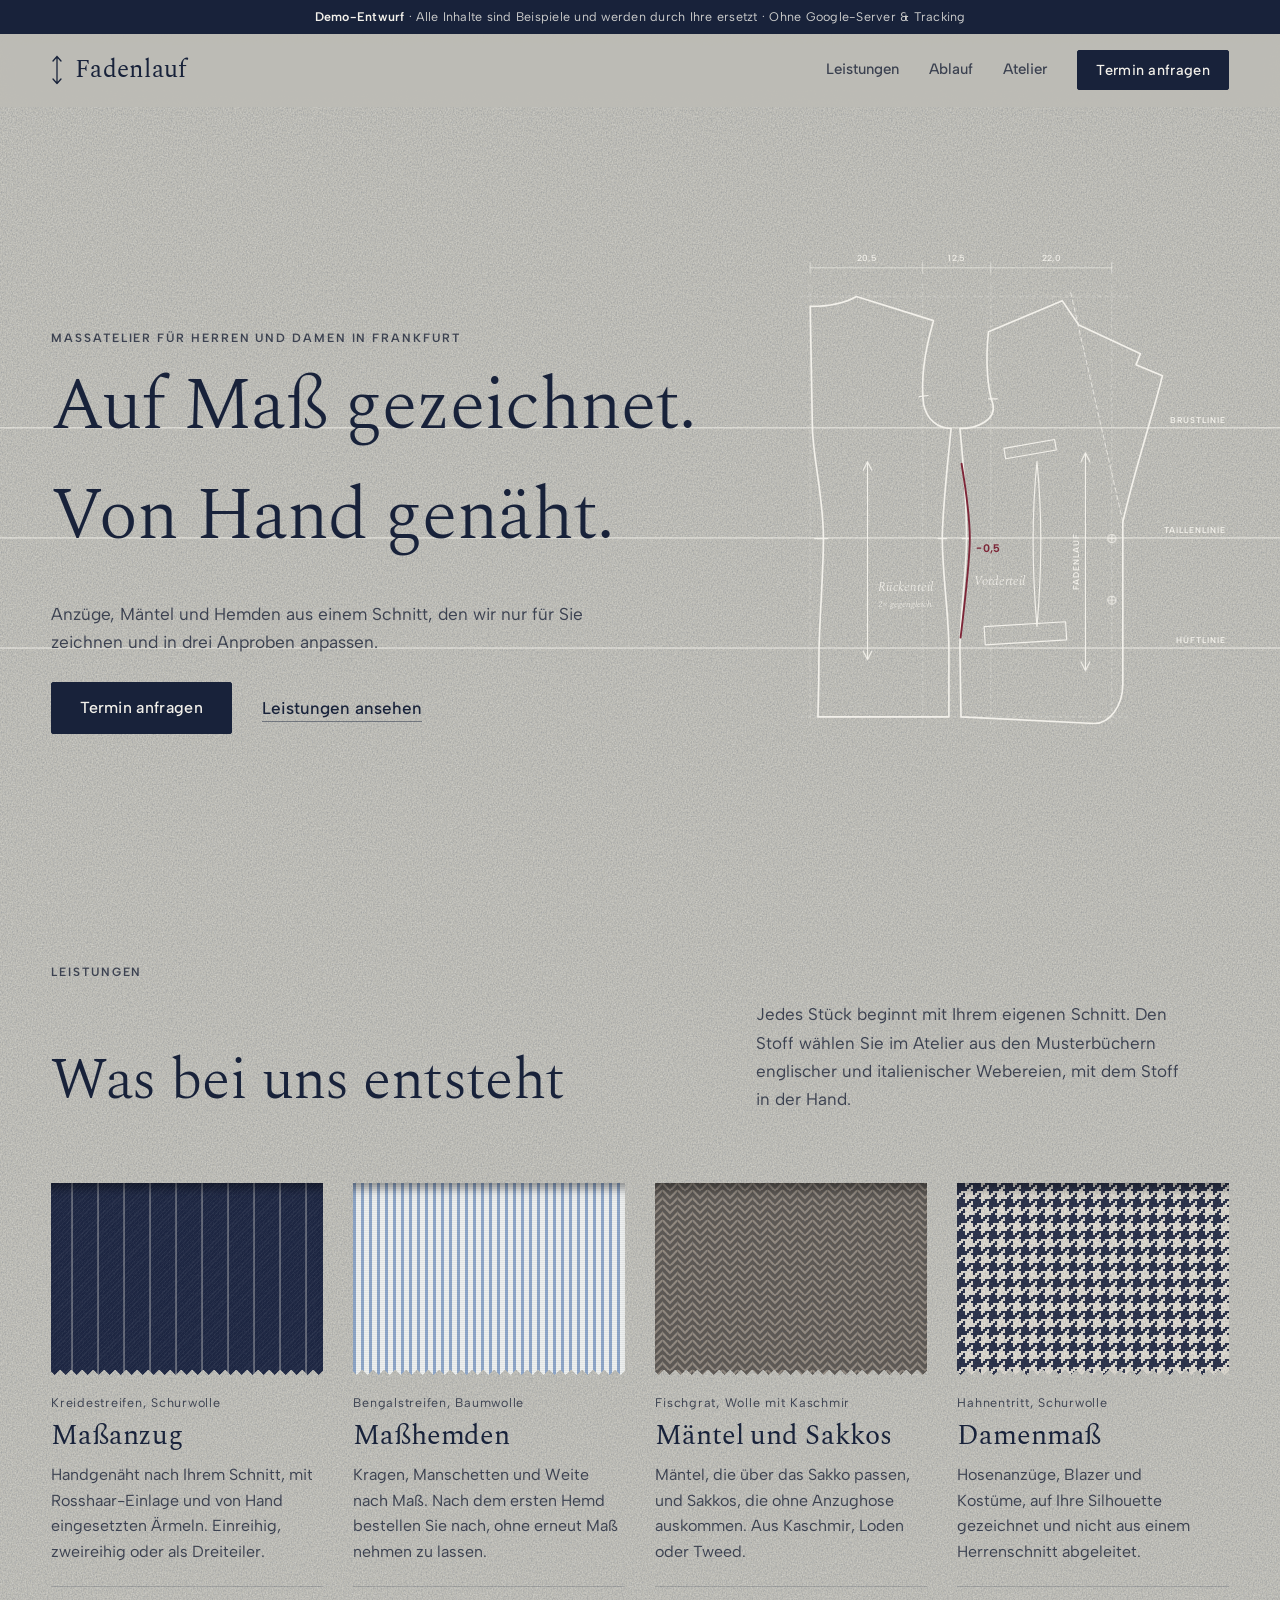
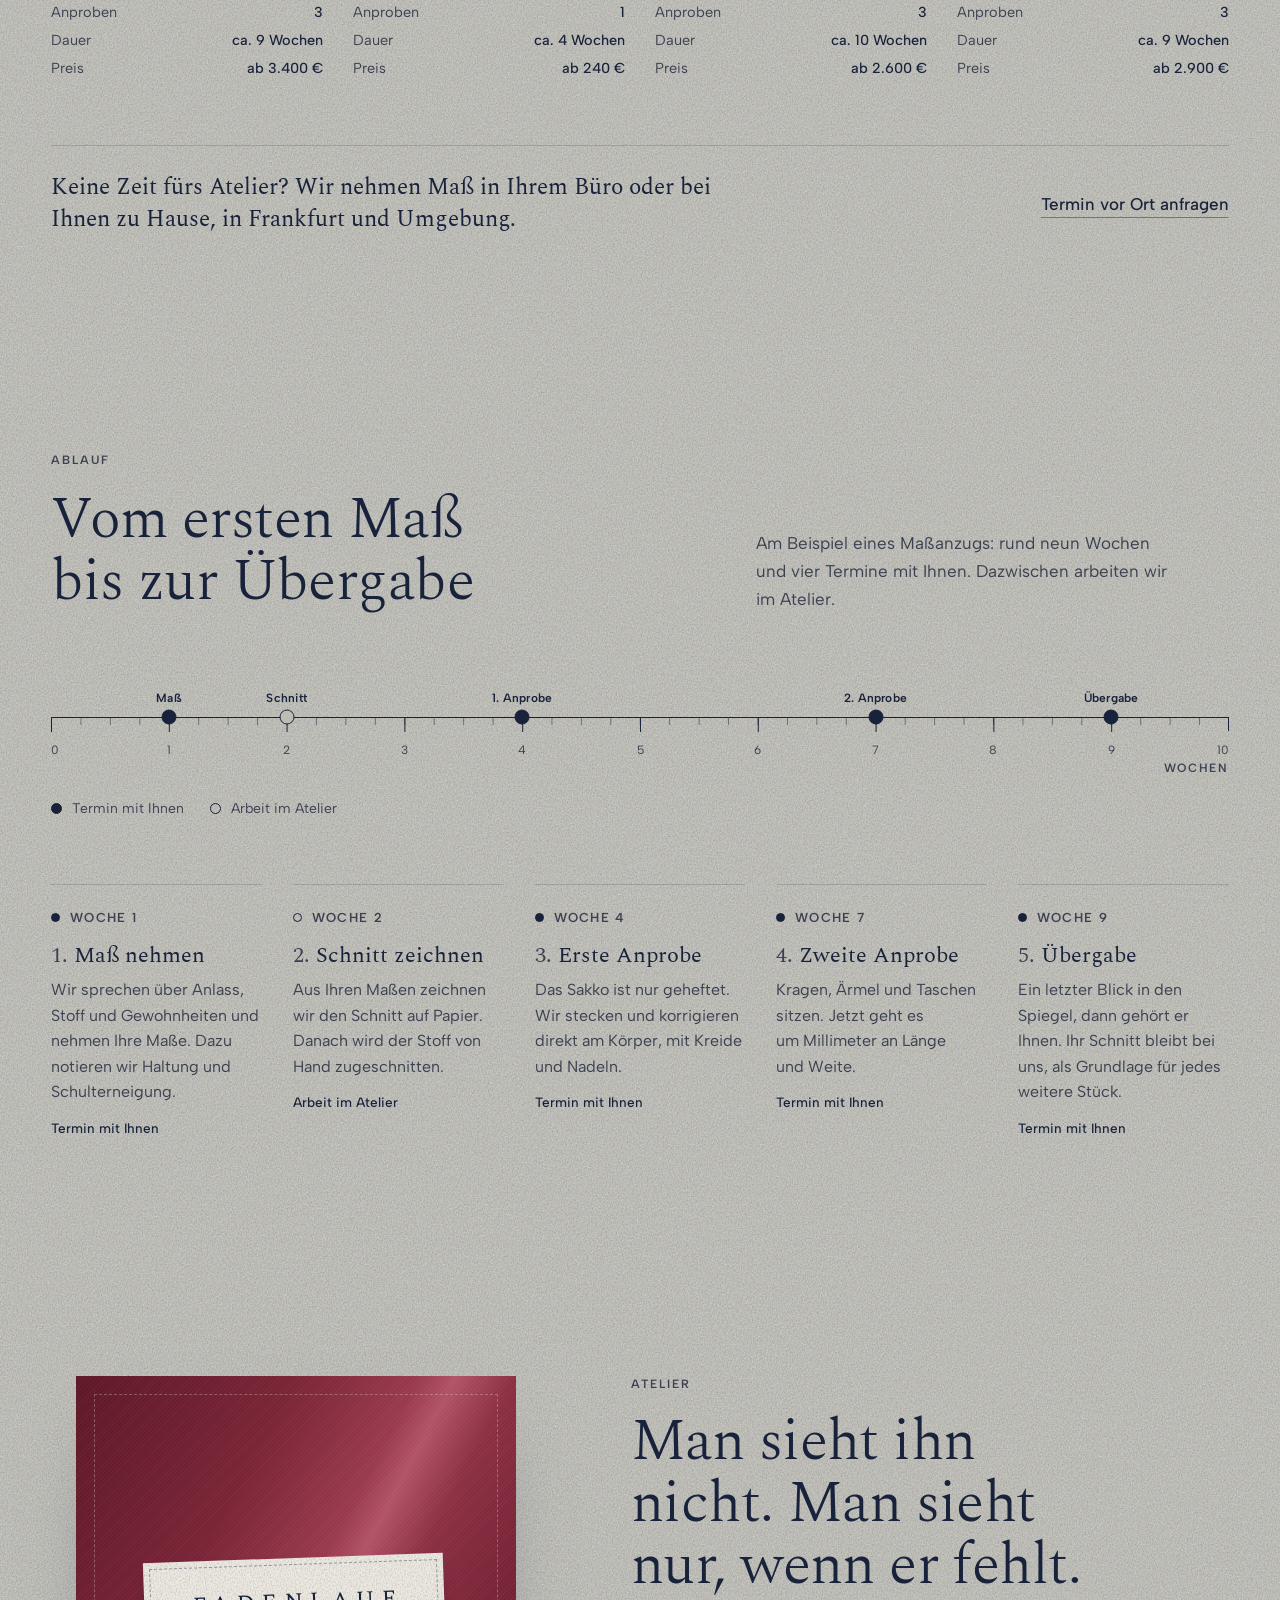
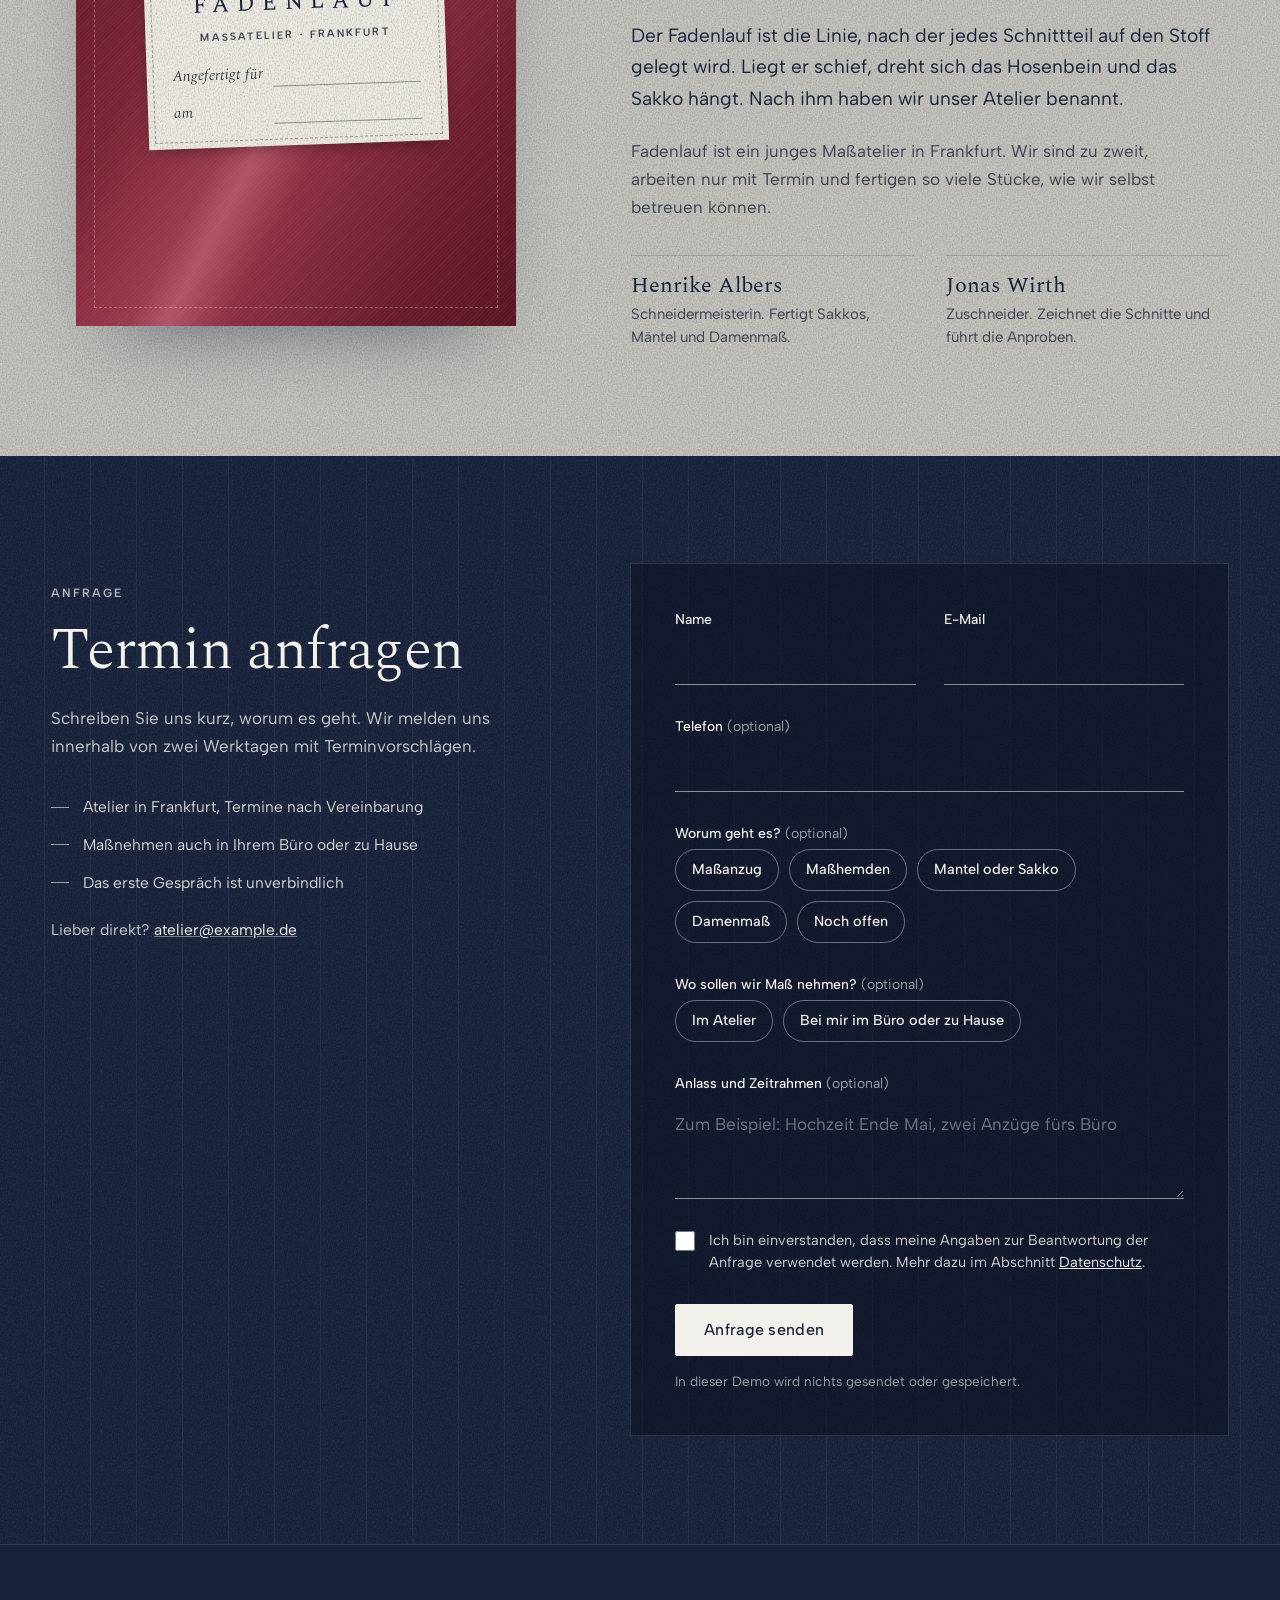
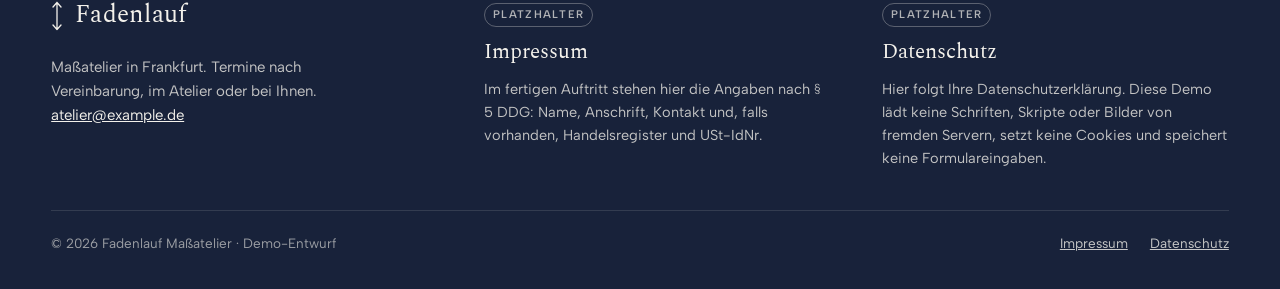
==== luxus/index.html @ 5dd58b39 "Zweite Demo unter /luxus: Maßatelier-Onepager (Schnittzeichnung, Stoffmuster, Anfrageformular ohne V" ====
<!doctype html>
<html lang="de">
<head>
<meta charset="utf-8">
<meta name="viewport" content="width=device-width, initial-scale=1">
<meta name="robots" content="noindex, nofollow">
<title>Fadenlauf – Maßatelier (Demo-Entwurf)</title>
<meta name="description" content="Demo-Entwurf einer Website für ein Maßatelier: Leistungen, Ablauf, Atelier und Anfrageformular.">
<meta name="theme-color" content="#18223A">
<link rel="icon" href="data:image/svg+xml,%3Csvg xmlns='http://www.w3.org/2000/svg' viewBox='0 0 32 32'%3E%3Crect width='32' height='32' rx='6' fill='%2318223A'/%3E%3Cpath d='M16 5v22M11 10l5-5 5 5M11 22l5 5 5-5' fill='none' stroke='%23F3F1EB' stroke-width='2' stroke-linecap='round' stroke-linejoin='round'/%3E%3C/svg%3E">
<link rel="preload" href="fonts/Spectral-300-latin.woff2" as="font" type="font/woff2" crossorigin>
<script>document.documentElement.classList.add('js');</script>
<style>
  /* latin-ext */
  @font-face {
    font-family: 'Spectral';
    font-style: italic;
    font-weight: 300;
    font-display: swap;
    src: url(fonts/Spectral-300-italic-latin-ext.woff2) format('woff2');
    unicode-range: U+0100-02BA, U+02BD-02C5, U+02C7-02CC, U+02CE-02D7, U+02DD-02FF, U+0304, U+0308, U+0329, U+1D00-1DBF, U+1E00-1E9F, U+1EF2-1EFF, U+2020, U+20A0-20AB, U+20AD-20C0, U+2113, U+2C60-2C7F, U+A720-A7FF;
  }
  /* latin */
  @font-face {
    font-family: 'Spectral';
    font-style: italic;
    font-weight: 300;
    font-display: swap;
    src: url(fonts/Spectral-300-italic-latin.woff2) format('woff2');
    unicode-range: U+0000-00FF, U+0131, U+0152-0153, U+02BB-02BC, U+02C6, U+02DA, U+02DC, U+0304, U+0308, U+0329, U+2000-206F, U+20AC, U+2122, U+2191, U+2193, U+2212, U+2215, U+FEFF, U+FFFD;
  }
  /* latin-ext */
  @font-face {
    font-family: 'Spectral';
    font-style: normal;
    font-weight: 300;
    font-display: swap;
    src: url(fonts/Spectral-300-latin-ext.woff2) format('woff2');
    unicode-range: U+0100-02BA, U+02BD-02C5, U+02C7-02CC, U+02CE-02D7, U+02DD-02FF, U+0304, U+0308, U+0329, U+1D00-1DBF, U+1E00-1E9F, U+1EF2-1EFF, U+2020, U+20A0-20AB, U+20AD-20C0, U+2113, U+2C60-2C7F, U+A720-A7FF;
  }
  /* latin */
  @font-face {
    font-family: 'Spectral';
    font-style: normal;
    font-weight: 300;
    font-display: swap;
    src: url(fonts/Spectral-300-latin.woff2) format('woff2');
    unicode-range: U+0000-00FF, U+0131, U+0152-0153, U+02BB-02BC, U+02C6, U+02DA, U+02DC, U+0304, U+0308, U+0329, U+2000-206F, U+20AC, U+2122, U+2191, U+2193, U+2212, U+2215, U+FEFF, U+FFFD;
  }
  /* latin-ext */
  @font-face {
    font-family: 'Spectral';
    font-style: normal;
    font-weight: 400;
    font-display: swap;
    src: url(fonts/Spectral-400-latin-ext.woff2) format('woff2');
    unicode-range: U+0100-02BA, U+02BD-02C5, U+02C7-02CC, U+02CE-02D7, U+02DD-02FF, U+0304, U+0308, U+0329, U+1D00-1DBF, U+1E00-1E9F, U+1EF2-1EFF, U+2020, U+20A0-20AB, U+20AD-20C0, U+2113, U+2C60-2C7F, U+A720-A7FF;
  }
  /* latin */
  @font-face {
    font-family: 'Spectral';
    font-style: normal;
    font-weight: 400;
    font-display: swap;
    src: url(fonts/Spectral-400-latin.woff2) format('woff2');
    unicode-range: U+0000-00FF, U+0131, U+0152-0153, U+02BB-02BC, U+02C6, U+02DA, U+02DC, U+0304, U+0308, U+0329, U+2000-206F, U+20AC, U+2122, U+2191, U+2193, U+2212, U+2215, U+FEFF, U+FFFD;
  }
  /* latin-ext */
  @font-face {
    font-family: 'Albert Sans';
    font-style: normal;
    font-weight: 300 700;
    font-display: swap;
    src: url(fonts/AlbertSans-300-700-latin-ext.woff2) format('woff2');
    unicode-range: U+0100-02BA, U+02BD-02C5, U+02C7-02CC, U+02CE-02D7, U+02DD-02FF, U+0304, U+0308, U+0329, U+1D00-1DBF, U+1E00-1E9F, U+1EF2-1EFF, U+2020, U+20A0-20AB, U+20AD-20C0, U+2113, U+2C60-2C7F, U+A720-A7FF;
  }
  /* latin */
  @font-face {
    font-family: 'Albert Sans';
    font-style: normal;
    font-weight: 300 700;
    font-display: swap;
    src: url(fonts/AlbertSans-300-700-latin.woff2) format('woff2');
    unicode-range: U+0000-00FF, U+0131, U+0152-0153, U+02BB-02BC, U+02C6, U+02DA, U+02DC, U+0304, U+0308, U+0329, U+2000-206F, U+20AC, U+2122, U+2191, U+2193, U+2212, U+2215, U+FEFF, U+FFFD;
  }

  /* ---------- Tokens ---------- */
  :root {
    --flannel: #BDBCB5;      /* Flanell: der Grund */
        --marine: #18223A;       /* Marine: Schrift und dunkles Tuch */
    --graphite: #3B4150;     /* Graphit: Nebentext */
    --chalk: #F3F1EB;        /* Kreide: Linien, Schrift auf Marine */
    --lining: #7D2638;       /* Futterseide: der einzige Akzent */
    --lining-hi: #F0B9C3;    /* Futter, aufgehellt: Fehlertext auf Marine */
    --rule: rgba(243, 241, 235, .9);
    --hair: rgba(24, 34, 58, .18);

    --display: "Spectral", Georgia, "Times New Roman", serif;
    --text: "Albert Sans", system-ui, -apple-system, "Segoe UI", sans-serif;

    --gutter: clamp(16px, 4vw, 56px);
    --max: 1360px;
    --ease: cubic-bezier(.22, .7, .18, 1);
    --R: clamp(76px, 8.6vw, 128px);   /* Zeilenabstand der Konstruktionslinien = 20 cm im Schnitt */

    --tex-noise: url("data:image/svg+xml,%3Csvg xmlns='http://www.w3.org/2000/svg' width='180' height='180'%3E%3Cfilter id='n'%3E%3CfeTurbulence type='fractalNoise' baseFrequency='.8 .5' numOctaves='3' seed='1' stitchTiles='stitch'/%3E%3CfeColorMatrix values='0 0 0 0 0.09 0 0 0 0 0.11 0 0 0 0 0.16 0 0 0 -0.5 0.3'/%3E%3C/filter%3E%3Crect width='100%25' height='100%25' filter='url(%23n)'/%3E%3C/svg%3E");
    --tex-fleck: url("data:image/svg+xml,%3Csvg xmlns='http://www.w3.org/2000/svg' width='220' height='220'%3E%3Cfilter id='n'%3E%3CfeTurbulence type='fractalNoise' baseFrequency='.6 .9' numOctaves='2' seed='7' stitchTiles='stitch'/%3E%3CfeColorMatrix values='0 0 0 0 1 0 0 0 0 1 0 0 0 0 0.98 0 0 0 -0.55 0.32'/%3E%3C/filter%3E%3Crect width='100%25' height='100%25' filter='url(%23n)'/%3E%3C/svg%3E");
    --tex-herring: url("data:image/svg+xml,%3Csvg xmlns='http://www.w3.org/2000/svg' width='12' height='6'%3E%3Crect width='12' height='6' fill='%235d5853'/%3E%3Csvg width='6' height='6'%3E%3Cpath d='M-3 3L3-3M0 6L6 0M3 9L9 3' stroke='%23948b81' stroke-width='1.6'/%3E%3C/svg%3E%3Csvg x='6' width='6' height='6'%3E%3Cpath d='M-3 3L3 9M0 0L6 6M3-3L9 3' stroke='%23948b81' stroke-width='1.6'/%3E%3C/svg%3E%3C/svg%3E");
    --tex-hound: url("data:image/svg+xml,%3Csvg xmlns='http://www.w3.org/2000/svg' width='8' height='8'%3E%3Crect width='8' height='8' fill='%23dcd8cf'/%3E%3Cpath fill='%232a3149' d='M0 0h4v1H0zM6 0h2v1H6zM0 1h4v1H0zM5 1h2v1H5zM0 2h6v1H0zM0 3h5v1H0zM7 3h1v1H7zM0 4h2v1H0zM0 5h1v1H0zM3 5h1v1H3zM2 6h2v1H2zM1 7h2v1H1z'/%3E%3C/svg%3E");
  }

  *, *::before, *::after { box-sizing: border-box; }
  html { -webkit-text-size-adjust: 100%; scroll-behavior: smooth; }
  body {
    margin: 0;
    background-color: var(--flannel);
    background-image: var(--tex-noise), var(--tex-fleck);
    color: var(--marine);
    font-family: var(--text);
    font-size: 17px;
    line-height: 1.65;
    font-feature-settings: "kern", "liga";
    text-rendering: optimizeLegibility;
  }
  img, svg { display: block; max-width: 100%; }
  a { color: inherit; }
  :focus-visible { outline: 2px solid var(--marine); outline-offset: 4px; }
  ::selection { background: var(--marine); color: var(--chalk); }

  .wrap { width: 100%; max-width: var(--max); margin-inline: auto; padding-inline: var(--gutter); }
  .eyebrow {
    margin: 0;
    font-family: var(--text);
    font-size: 12px; font-weight: 600; line-height: 1.4;
    letter-spacing: .16em; text-transform: uppercase;
    color: var(--graphite); text-wrap: balance;
  }
  .skip { position: absolute; left: 12px; top: -60px; z-index: 50; padding: 10px 14px; background: var(--marine); color: var(--chalk); text-decoration: none; }
  .skip:focus { top: 12px; }

  /* ---------- Demo-Hinweis ---------- */
  .demo-strip {
    background: var(--marine); color: rgba(243, 241, 235, .82);
    text-align: center; padding: 8px 16px;
    font-size: 12.5px; line-height: 1.45; letter-spacing: .02em;
  }
  .demo-strip b { color: var(--chalk); font-weight: 600; }

  /* ---------- Kopfzeile ---------- */
  .site-header {
    position: sticky; top: 0; z-index: 30;
    background: rgba(189, 188, 181, .9);
    -webkit-backdrop-filter: blur(10px) saturate(1.1);
    backdrop-filter: blur(10px) saturate(1.1);
    border-bottom: 1px solid transparent;
    transition: border-color .4s ease;
  }
  .site-header.is-scrolled { border-bottom-color: var(--hair); }
  .bar { display: flex; align-items: center; justify-content: space-between; gap: 16px; height: 72px; }
  .brand { display: inline-flex; align-items: center; gap: 12px; text-decoration: none; }
  .brand svg { width: 12px; height: 30px; flex: none; }
  .brand span { font-family: var(--display); font-weight: 400; font-size: 25px; line-height: 1; letter-spacing: .01em; }
  .nav { display: flex; align-items: center; gap: 30px; }
  .nav a:not(.btn) { font-size: 15px; font-weight: 500; text-decoration: none; color: var(--graphite); background: linear-gradient(currentColor, currentColor) 0 100% / 0 1px no-repeat; transition: background-size .35s var(--ease), color .2s; padding-bottom: 2px; }
  .nav a:not(.btn):hover { color: var(--marine); background-size: 100% 1px; }

  /* ---------- Knöpfe ---------- */
  .btn {
    display: inline-flex; align-items: center; justify-content: center; gap: 10px;
    padding: 17px 28px; border: 1px solid var(--marine); border-radius: 2px;
    background: var(--marine); color: var(--chalk);
    font: 500 16px/1 var(--text); letter-spacing: .02em; text-decoration: none; cursor: pointer;
    transition: background-color .25s ease, color .25s ease, border-color .25s ease;
  }
  .btn:hover { background: #0E1528; border-color: #0E1528; }
  .btn-sm { padding: 12px 18px; font-size: 14.5px; }
  .btn-chalk { background: var(--chalk); color: var(--marine); border-color: var(--chalk); }
  .btn-chalk:hover { background: #FFFFFF; border-color: #FFFFFF; }
  .link {
    font-weight: 500; text-decoration: underline; text-decoration-thickness: 1px; text-underline-offset: 7px;
    text-decoration-color: rgba(24, 34, 58, .45); transition: text-decoration-color .2s;
  }
  .link:hover { text-decoration-color: currentColor; }

  /* ---------- Hero: der Grundschnitt ---------- */
  .hero { position: relative; overflow: hidden; overflow: clip; padding: calc(var(--R) * .3) 0 calc(var(--R) * .5); }
  @media (min-width: 1024px) { .hero { display: flex; align-items: center; min-height: min(calc(100svh - 106px), calc(var(--R) * 7.2)); } }
  .hero-grid {
    display: grid;
    grid-template-columns: minmax(0, 1fr) auto;
    /* Reihen = Konstruktion: Maßband oben | Hals bis Brustlinie | bis Taillenlinie | bis Hüftlinie | Saum */
    grid-template-rows: calc(var(--R) * .44) calc(var(--R) * 1.2) var(--R) var(--R) calc(var(--R) * .8);
    column-gap: calc(var(--R) * .3);
  }
  .hero-eyebrow { grid-column: 1; grid-row: 2; align-self: end; margin-bottom: calc(var(--R) * .74); }
  .hero-title {
    grid-column: 1; grid-row: 2 / 4; align-self: end;
    position: relative; z-index: 0;
    /* Grundlinie der letzten Zeile genau auf die Taillenlinie setzen (Spectral: Ascent 1.06, Descent .46) */
    top: calc(var(--R) / 2 - .3em);
    margin: 0;
    font-family: var(--display); font-weight: 300;
    font-size: calc(var(--R) * .66);
    line-height: var(--R);
    letter-spacing: -.012em;
    white-space: nowrap;
    --lh: var(--R);
    --base: calc(var(--lh) / 2 + .3em);
  }
  .hero-title span { display: block; }
  .hero-title::before {
    content: ""; position: absolute; z-index: -1;
    left: -100vw; right: -100vw; top: 0; bottom: calc(var(--lh) * -1);
    background: linear-gradient(to bottom, transparent calc(var(--base) - 1px), var(--rule) calc(var(--base) - 1px), var(--rule) var(--base), transparent var(--base)) 0 0 / 100% var(--lh) repeat-y;
  }
  /* Grundlinie der letzten Zeile auf der Hüftlinie (Albert Sans: Ascent .95, Descent .25) */
  .hero-lede { grid-column: 1; grid-row: 4; align-self: end; margin: 0 0 -.45em; max-width: 31em; font-size: clamp(17px, 1.35vw, 19.5px); line-height: 1.6; color: var(--graphite); text-wrap: pretty; }
  .hero-cta { grid-column: 1; grid-row: 5; align-self: start; padding-top: calc(var(--R) * .3); display: flex; flex-wrap: wrap; align-items: center; gap: 14px 30px; }
  .draft { grid-column: 2; grid-row: 1 / 6; width: calc(var(--R) * 3.92); height: calc(var(--R) * 4.44); position: relative; z-index: 1; overflow: visible; }

  /* Zeichnung */
  .draft { color: var(--chalk); fill: none; stroke: var(--chalk); stroke-linecap: round; stroke-linejoin: round; }
  .draft .d-con { stroke-width: .7; stroke-dasharray: 2.5 3.5; opacity: .55; }
  .draft .d-rules { display: none; stroke-width: .9; opacity: .9; }
  .draft .d-dim { stroke-width: .7; opacity: .8; }
  .draft .d-out { stroke-width: 1.5; }
  .draft .d-det { stroke-width: 1.05; }
  .draft .d-roll { stroke-width: .9; stroke-dasharray: 4 3; opacity: .85; }
  .draft .d-fix { stroke: var(--lining); stroke-width: 1.7; }
  .draft text { fill: var(--chalk); stroke: none; font-family: var(--text); font-size: 7.6px; font-weight: 600; letter-spacing: .9px; text-transform: uppercase; }
  .draft .d-name { font-family: var(--display); font-style: italic; font-weight: 300; font-size: 12px; letter-spacing: 0; text-transform: none; }
  .draft .d-small { font-family: var(--display); font-style: italic; font-weight: 300; font-size: 8.5px; letter-spacing: 0; text-transform: none; }
  .draft .d-num { font-size: 8px; letter-spacing: .3px; font-weight: 500; }
  .draft .d-fixlab { fill: var(--lining); font-size: 10px; letter-spacing: .2px; font-weight: 700; }
  .draft .d-dot { fill: var(--chalk); stroke: none; }

  /* Einstieg: Kreide zeichnet den Schnitt (≤ 2,2 s) */
  @keyframes draw { from { stroke-dashoffset: 1; } to { stroke-dashoffset: 0; } }
  @keyframes fade { from { opacity: 0; } }
  @keyframes ink { from { color: transparent; } }
  @keyframes rise { from { opacity: 0; translate: 0 10px; } }
  .draft .d-out, .draft .d-det, .draft .d-fix { stroke-dasharray: 1 1; stroke-dashoffset: 0; animation: draw 1s var(--ease) both; }
  .draft .d-out.back { animation-duration: 1.05s; animation-delay: .15s; }
  .draft .d-out.front { animation-duration: 1.1s; animation-delay: .4s; }
  .draft .d-det { animation-duration: .5s; animation-delay: 1.15s; }
  .draft .d-fix { animation-duration: .45s; animation-delay: 1.7s; }
  .draft .d-con, .draft .d-dim { animation: fade .6s ease both; }
  .draft .d-roll, .draft .d-grain, .draft .d-lab, .draft .d-dot { animation: fade .5s ease both; animation-delay: 1.3s; }
  .draft .d-fixlab { animation: fade .3s ease both; animation-delay: 1.95s; }
  .hero-title { animation: ink 1s ease both .1s; }
  .hero-title::before { animation: fade .8s ease both; }
  .hero-eyebrow, .hero-lede, .hero-cta { animation: rise .9s var(--ease) both; }
  .hero-eyebrow { animation-delay: .05s; }
  .hero-lede { animation-delay: .35s; }
  .hero-cta { animation-delay: .5s; }

  /* ---------- Abschnitte ---------- */
  section[id], [id="impressum"], [id="datenschutz"] { scroll-margin-top: 88px; }
  .sec { padding: clamp(72px, 8.4vw, 124px) 0; }
  .hero + .sec { padding-top: clamp(40px, 5vw, 76px); }
  .sec-head { display: grid; grid-template-columns: minmax(0, 1.15fr) minmax(0, .85fr); gap: 20px clamp(24px, 5vw, 80px); align-items: end; margin-bottom: clamp(44px, 5.5vw, 76px); }
  .sec-head .eyebrow { grid-column: 1 / -1; }
  .h2 {
    margin: 0; font-family: var(--display); font-weight: 300;
    font-size: clamp(36px, 4.5vw, 62px); line-height: 1.08; letter-spacing: -.01em;
    max-width: 20ch; text-wrap: balance;
  }
  .sec-head p { margin: 0; color: var(--graphite); max-width: 40ch; text-wrap: pretty; }

  /* Leistungen: Stoffmuster */
  .svc-grid { display: grid; grid-template-columns: repeat(4, minmax(0, 1fr)); gap: clamp(20px, 2.4vw, 36px); }
  .svc { display: flex; flex-direction: column; }
  .swatch {
    --z: 11px;
    position: relative; height: clamp(150px, 15vw, 220px);
    -webkit-mask: conic-gradient(from -45deg at bottom, #0000, #000 1deg 89deg, #0000 90deg) 50% / var(--z) 100%;
    mask: conic-gradient(from -45deg at bottom, #0000, #000 1deg 89deg, #0000 90deg) 50% / var(--z) 100%;
    transition: transform .6s var(--ease);
    box-shadow: inset 0 14px 18px -14px rgba(0, 0, 0, .35);
  }
  .swatch::after { /* Faltkante des Musterbuchs */
    content: ""; position: absolute; inset: 0 0 auto 0; height: 12px;
    background: linear-gradient(to bottom, rgba(0, 0, 0, .22), transparent);
  }
  .sw-chalk {
    background-color: #1C2541;
    background-image:
      repeating-linear-gradient(90deg, transparent 0 20px, rgba(236, 233, 224, .08) 20px, rgba(236, 233, 224, .5) 21px, rgba(236, 233, 224, .08) 22.2px, transparent 22.2px 26px),
      repeating-linear-gradient(-45deg, rgba(255, 255, 255, .045) 0 1px, transparent 1px 3px),
      var(--tex-noise);
  }
  .sw-bengal {
    background-color: #EEF0EF;
    background-image:
      repeating-linear-gradient(0deg, rgba(20, 30, 50, .05) 0 1px, transparent 1px 2px),
      repeating-linear-gradient(90deg, #8FA7C9 0 3.5px, #EEF0EF 3.5px 8px),
      var(--tex-noise);
  }
  .sw-herring { background-color: #5d5853; background-image: var(--tex-noise), var(--tex-herring); background-size: auto, 15px 7.5px; }
  .sw-hound { background-color: #dcd8cf; background-image: var(--tex-noise), var(--tex-hound); background-size: auto, 16px 16px; }
  .svc-cloth { margin: 18px 0 0; font-size: 12.5px; letter-spacing: .06em; color: var(--graphite); }
  .svc h3 { margin: 6px 0 10px; font-family: var(--display); font-weight: 400; font-size: clamp(26px, 2.2vw, 31px); line-height: 1.15; letter-spacing: -.005em; }
  .svc > p:not(.svc-cloth) { margin: 0 0 22px; color: var(--graphite); font-size: 16px; line-height: 1.6; text-wrap: pretty; }
  .svc-meta { margin: auto 0 0; padding-top: 14px; border-top: 1px solid var(--hair); display: grid; grid-template-columns: auto 1fr; gap: 4px 16px; font-size: 14.5px; font-variant-numeric: tabular-nums; }
  .svc-meta dt { color: var(--graphite); }
  .svc-meta dd { margin: 0; text-align: right; font-weight: 500; }
  @media (hover: hover) { .svc:hover .swatch { transform: translateY(-5px); } }

  .visit {
    margin-top: clamp(40px, 5vw, 64px);
    display: flex; flex-wrap: wrap; align-items: center; justify-content: space-between; gap: 16px 32px;
    padding: 26px 0 0; border-top: 1px solid var(--hair);
  }
  .visit p { margin: 0; max-width: 60ch; font-family: var(--display); font-size: clamp(20px, 1.8vw, 24px); line-height: 1.4; }

  /* Ablauf: Maßband in Wochen */
  .tape { position: relative; margin: 0 0 clamp(40px, 5vw, 64px); padding-top: 34px; }
  .tape-track {
    position: relative; height: 22px;
    border-top: 1px solid var(--marine);
    background:
      linear-gradient(90deg, var(--marine) 1px, transparent 1px) 0 0 / 10% 14px repeat-x,
      linear-gradient(90deg, rgba(24, 34, 58, .5) 1px, transparent 1px) 0 0 / 2.5% 7px repeat-x;
  }
  .tape-track::after { content: ""; position: absolute; right: 0; top: -1px; width: 1px; height: 14px; background: var(--marine); }
  .tape-nums { position: relative; height: 18px; margin-top: 2px; font-size: 12px; font-variant-numeric: tabular-nums; color: var(--graphite); }
  .tape-nums span { position: absolute; left: calc(var(--w) * 10%); transform: translateX(-50%); white-space: nowrap; }
  .tape-unit { text-align: right; font-size: 12px; letter-spacing: .14em; text-transform: uppercase; font-weight: 600; color: var(--graphite); }
  .tape-nums span:first-child { transform: none; }
  .tape-nums span:last-child { transform: translateX(-100%); }
  .tape-mark { position: absolute; top: 34px; left: calc(var(--w) * 10%); width: 15px; height: 15px; border-radius: 50%; transform: translate(-50%, -50%); border: 1.5px solid var(--marine); background: var(--flannel); }
  .tape-mark.is-meet { background: var(--marine); }
  .tape-mark span { position: absolute; bottom: 16px; left: 50%; transform: translateX(-50%); white-space: nowrap; font-size: 12px; font-weight: 600; letter-spacing: .02em; }
  .tape-legend { display: flex; flex-wrap: wrap; gap: 8px 26px; margin-top: 18px; font-size: 14px; color: var(--graphite); }
  .tape-legend span { display: inline-flex; align-items: center; gap: 10px; }
  .tape-legend i { width: 11px; height: 11px; border-radius: 50%; border: 1.5px solid var(--marine); }
  .tape-legend i.is-meet { background: var(--marine); }

  .steps { list-style: none; margin: 0; padding: 0; display: grid; grid-template-columns: repeat(5, minmax(0, 1fr)); gap: clamp(20px, 2.4vw, 36px); counter-reset: step; }
  .step { counter-increment: step; position: relative; padding-top: 22px; border-top: 1px solid var(--hair); }
  .step-week { display: flex; align-items: center; gap: 10px; font-size: 13px; font-weight: 600; letter-spacing: .1em; text-transform: uppercase; color: var(--graphite); }
  .step-week::before { content: ""; width: 9px; height: 9px; border-radius: 50%; border: 1.5px solid var(--marine); flex: none; }
  .step.is-meet .step-week::before { background: var(--marine); }
  .step h3 { margin: 14px 0 8px; font-family: var(--display); font-weight: 400; font-size: 22px; line-height: 1.2; }
  .step h3::before { content: counter(step) ". "; color: var(--graphite); }
  .step p { margin: 0; color: var(--graphite); font-size: 16px; line-height: 1.6; text-wrap: pretty; }
  .step .kind { display: block; margin-top: 12px; font-size: 13.5px; font-weight: 500; color: var(--marine); }

  /* Atelier */
  .atelier { display: grid; grid-template-columns: minmax(0, .82fr) minmax(0, 1fr); gap: clamp(40px, 7vw, 120px); align-items: center; }
  .lining {
    position: relative; margin: 0; aspect-ratio: 4 / 5; max-width: 440px; width: 100%; justify-self: center;
    background:
      repeating-linear-gradient(-45deg, rgba(255, 255, 255, .03) 0 1px, transparent 1px 3px),
      linear-gradient(118deg, #5E1826 0%, #7A2537 30%, #9A3A4E 47%, #B25367 52%, #8C3044 60%, #6B1D2E 82%, #5A1624 100%);
    box-shadow: 0 40px 70px -40px rgba(24, 34, 58, .55);
    display: grid; place-items: center;
  }
  .lining::before { /* Futter-Naht mit Handstich */
    content: ""; position: absolute; inset: 18px; border: 1px dashed rgba(243, 241, 235, .28);
  }
  .label {
    position: relative; width: min(74%, 300px); padding: 26px 26px 22px; text-align: center;
    background: #EDE9E0 var(--tex-noise); color: var(--marine);
    box-shadow: 0 8px 18px -8px rgba(0, 0, 0, .45);
    transform: rotate(-2deg);
  }
  .label::before { content: ""; position: absolute; inset: 6px; border: 1px dashed rgba(24, 34, 58, .38); pointer-events: none; }
  .label-brand { display: block; font-family: var(--display); font-weight: 400; font-size: 23px; letter-spacing: .32em; text-transform: uppercase; margin-right: -.32em; }
  .label-sub { display: block; margin-top: 4px; font-size: 10.5px; font-weight: 600; letter-spacing: .2em; text-transform: uppercase; color: var(--graphite); }
  .label-fill { display: grid; grid-template-columns: auto 1fr; gap: 12px 10px; margin-top: 18px; text-align: left; font-family: var(--display); font-style: italic; font-weight: 300; font-size: 15px; }
  .label-fill i { border-bottom: 1px solid rgba(24, 34, 58, .45); }
  .atelier-text .h2 { max-width: 18ch; margin-top: 18px; }
  .atelier-text p { color: var(--graphite); max-width: 52ch; margin: 22px 0 0; text-wrap: pretty; }
  .atelier-text p.lead { color: var(--marine); font-size: clamp(18px, 1.5vw, 20px); }
  .people { list-style: none; padding: 0; margin: 34px 0 0; display: grid; grid-template-columns: repeat(2, minmax(0, 1fr)); gap: 22px 32px; }
  .people li { padding-top: 16px; border-top: 1px solid var(--hair); }
  .people b { display: block; font-family: var(--display); font-weight: 400; font-size: 22px; line-height: 1.25; }
  .people span { display: block; margin-top: 4px; font-size: 15px; color: var(--graphite); line-height: 1.5; }

  /* Anfrage: Marine mit Kreidestreifen */
  .sec-navy {
    background-color: var(--marine);
    background-image:
      repeating-linear-gradient(90deg, transparent 0 44px, rgba(243, 241, 235, .045) 44px 45px, transparent 45px 46px),
      var(--tex-noise);
    color: var(--chalk);
  }
  .sec-navy :focus-visible { outline-color: var(--chalk); }
  .sec-navy .eyebrow { color: rgba(243, 241, 235, .72); }
  .ask { display: grid; grid-template-columns: minmax(0, .9fr) minmax(0, 1.1fr); gap: clamp(40px, 7vw, 120px); align-items: start; }
  .ask-intro .h2 { margin-top: 18px; }
  .ask-intro > p { color: rgba(243, 241, 235, .8); max-width: 40ch; margin: 22px 0 0; }
  .ask-facts { list-style: none; padding: 0; margin: 34px 0 0; display: grid; gap: 12px; font-size: 15.5px; color: rgba(243, 241, 235, .86); }
  .ask-facts li { position: relative; padding-left: 32px; }
  .ask-facts li::before { content: ""; position: absolute; left: 0; top: .8em; width: 18px; height: 1px; background: rgba(243, 241, 235, .6); }
  .ask-mail { margin-top: 30px; font-size: 15.5px; color: rgba(243, 241, 235, .86); }
  .ask-mail a { color: var(--chalk); text-decoration-color: rgba(243, 241, 235, .45); }

  .form { display: grid; grid-template-columns: repeat(2, minmax(0, 1fr)); gap: 30px 28px; background: rgba(12, 18, 33, .55); padding: clamp(24px, 3.4vw, 44px); border: 1px solid rgba(243, 241, 235, .12); }
  .field { margin: 0; padding: 0; border: 0; min-width: 0; display: flex; flex-direction: column; gap: 8px; }
  .field.full { grid-column: 1 / -1; }
  .field label, .field legend { font-size: 14px; font-weight: 500; color: var(--chalk); padding: 0; }
  .opt { font-weight: 400; color: rgba(243, 241, 235, .62); }
  .field input[type="text"], .field input[type="email"], .field input[type="tel"], .field textarea {
    width: 100%; margin: 0; padding: 10px 0 11px;
    background: transparent; border: 0; border-bottom: 1px solid rgba(243, 241, 235, .55); border-radius: 0;
    color: var(--chalk); font: 400 17px/1.4 var(--text);
    transition: border-color .2s;
  }
  .field textarea { min-height: 96px; resize: vertical; }
  .field input::placeholder, .field textarea::placeholder { color: rgba(243, 241, 235, .42); }
  .field input:hover, .field textarea:hover { border-bottom-color: rgba(243, 241, 235, .85); }
  .field input:focus, .field textarea:focus { border-bottom-color: var(--chalk); box-shadow: 0 1px 0 0 var(--chalk); }
  .field input:focus-visible, .field textarea:focus-visible { outline: 2px solid var(--chalk); outline-offset: 5px; }
  .field [aria-invalid="true"] { border-bottom-color: var(--lining-hi); }
  .err { margin: 0; font-size: 13.5px; line-height: 1.45; color: var(--lining-hi); }
  .err[hidden] { display: none; }
  .chips { display: flex; flex-wrap: wrap; gap: 10px; margin-top: 4px; }
  .chip { position: relative; }
  .chip input { position: absolute; opacity: 0; width: 1px; height: 1px; }
  .chip span {
    display: inline-flex; align-items: center; min-height: 40px; padding: 8px 16px;
    border: 1px solid rgba(243, 241, 235, .4); border-radius: 999px;
    font-size: 14.5px; color: var(--chalk); cursor: pointer; user-select: none;
    transition: background-color .2s, color .2s, border-color .2s;
  }
  .chip span:hover { border-color: var(--chalk); }
  .chip input:checked + span { background: var(--chalk); color: var(--marine); border-color: var(--chalk); }
  .chip input:focus-visible + span { outline: 2px solid var(--chalk); outline-offset: 3px; }
  .consent { flex-direction: row; flex-wrap: wrap; align-items: flex-start; gap: 12px 14px; }
  .consent input { flex: none; width: 20px; height: 20px; margin: 2px 0 0; accent-color: var(--chalk); }
  .consent label { flex: 1 1 0; min-width: 0; font-weight: 400; font-size: 14.5px; line-height: 1.55; color: rgba(243, 241, 235, .86); }
  .consent label a { color: var(--chalk); }
  .consent .err { flex-basis: 100%; padding-left: 34px; }
  .form-foot { grid-column: 1 / -1; display: flex; flex-wrap: wrap; align-items: center; gap: 14px 24px; }
  .form-foot p { margin: 0; font-size: 13.5px; color: rgba(243, 241, 235, .62); }

  /* Fußzeile */
  .footer { background: var(--marine); color: rgba(243, 241, 235, .78); font-size: 15px; border-top: 1px solid rgba(243, 241, 235, .12); }
  .foot { display: grid; grid-template-columns: minmax(0, 1.1fr) minmax(0, 1fr) minmax(0, 1fr); gap: 32px clamp(24px, 4vw, 64px); padding-top: 56px; padding-bottom: 40px; }
  .foot .brand { color: var(--chalk); }
  .foot-brand p { margin: 16px 0 0; max-width: 34ch; line-height: 1.6; }
  .foot-brand a { color: var(--chalk); }
  .legal h2 { margin: 0 0 8px; font-family: var(--display); font-weight: 400; font-size: 21px; color: var(--chalk); }
  .legal p { margin: 0; font-size: 14.5px; line-height: 1.6; }
  .legal .tag { display: inline-block; margin-bottom: 8px; padding: 2px 8px; border: 1px solid rgba(243, 241, 235, .3); border-radius: 999px; font-size: 11px; font-weight: 600; letter-spacing: .12em; text-transform: uppercase; color: rgba(243, 241, 235, .7); }
  .copy { position: relative; display: flex; flex-wrap: wrap; justify-content: space-between; gap: 8px 24px; padding-top: 22px; padding-bottom: 34px; font-size: 13.5px; color: rgba(243, 241, 235, .6); }
  .copy::before { content: ""; position: absolute; top: 0; left: var(--gutter); right: var(--gutter); height: 1px; background: rgba(243, 241, 235, .12); }
  .copy nav { display: flex; gap: 22px; }
  .copy a { color: rgba(243, 241, 235, .8); }

  /* Dialog */
  dialog {
    width: min(560px, calc(100vw - 32px)); max-height: calc(100dvh - 32px); padding: 0; border: 0; border-radius: 3px;
    background: var(--flannel) var(--tex-noise); color: var(--marine);
    box-shadow: 0 50px 90px -30px rgba(8, 12, 24, .7);
  }
  dialog::backdrop { background: rgba(12, 18, 33, .66); -webkit-backdrop-filter: blur(3px); backdrop-filter: blur(3px); }
  .dlg { padding: clamp(24px, 4vw, 38px); }
  .dlg h2 { margin: 12px 0 12px; font-family: var(--display); font-weight: 300; font-size: clamp(28px, 4vw, 36px); line-height: 1.12; text-wrap: balance; }
  .dlg p { margin: 0 0 14px; color: var(--graphite); text-wrap: pretty; }
  .nb { white-space: nowrap; }
  .dlg p.dlg-key { color: var(--marine); font-size: 18px; }
  .mail { margin: 20px 0 18px; background: var(--chalk); border: 1px solid rgba(24, 34, 58, .12); font-size: 14.5px; }
  .mail-row { display: grid; grid-template-columns: 96px minmax(0, 1fr); gap: 12px; padding: 10px 16px; border-top: 1px solid rgba(24, 34, 58, .08); }
  .mail-row:first-child { border-top: 0; background: rgba(24, 34, 58, .05); }
  .mail-row span { color: var(--graphite); }
  .mail-row b { font-weight: 500; overflow-wrap: anywhere; white-space: pre-line; }
  .dlg-note { font-size: 14px; }

  /* Scroll-Reveal */
  .js .reveal { opacity: 0; transform: translateY(18px); transition: opacity 1s var(--ease), transform 1s var(--ease); transition-delay: var(--d, 0s); }
  .js .reveal.is-in { opacity: 1; transform: none; }
  .js .tape-track { transform: scaleX(0); transform-origin: 0 50%; transition: transform 1.4s var(--ease) .1s; }
  .js .tape.is-in .tape-track { transform: none; }
  .js .tape-mark { opacity: 0; transition: opacity .5s ease; transition-delay: calc(.25s + var(--w) * .1s); }
  .js .tape.is-in .tape-mark { opacity: 1; }

  /* ---------- Responsive ---------- */
  @media (max-width: 1180px) {
    .svc-grid { grid-template-columns: repeat(2, minmax(0, 1fr)); row-gap: 56px; }
    .steps { grid-template-columns: repeat(3, minmax(0, 1fr)); row-gap: 40px; }
  }
  @media (max-width: 1023px) {
    .hero { padding: 36px 0 64px; }
    .hero-grid { display: block; }
    .hero-eyebrow { margin: 0 0 18px; }
    .hero-title {
      top: 0; white-space: normal;
      font-size: clamp(42px, 11.4vw, 72px); line-height: 1.2;
      --lh: 1.2em;
    }
    .hero-title::before { bottom: 0; }
    .hero-lede { padding-top: 22px; }
    .hero-cta { padding-top: 28px; }
    .draft { width: 100%; height: auto; max-width: 620px; margin: 44px auto 0; }
    .draft .d-rules { display: inline; }
    .draft text { font-size: 9.5px; }
    .draft .d-small { font-size: 8px; }
    .draft .d-name { font-size: 13.5px; }
    .draft .d-fixlab { font-size: 12px; }
  }
  @media (max-width: 899px) {
    .sec-head { grid-template-columns: 1fr; align-items: start; }
    .atelier, .ask { grid-template-columns: 1fr; }
    .lining { max-width: 440px; aspect-ratio: 5 / 4; order: 2; }
    .foot { grid-template-columns: 1fr; }
  }
  @media (max-width: 759px) {
    .nav a:not(.btn) { display: none; }
  }
  @media (max-width: 640px) {
    body { font-size: 16.5px; }
    .bar { height: 64px; }
    .brand span { font-size: 22px; }
    .btn { width: 100%; }
    .btn-sm { width: auto; }
    .hero-cta { flex-direction: column; align-items: stretch; }
    .hero-cta .link { align-self: flex-start; }
    .svc-grid, .steps, .people { grid-template-columns: 1fr; }
    .svc-grid { row-gap: 48px; }
    .steps { row-gap: 32px; }
    .form { grid-template-columns: 1fr; padding: 22px 18px; margin-inline: -2px; }
    .tape-mark span { display: none; }
  }
  @media (prefers-reduced-motion: reduce) {
    html { scroll-behavior: auto; }
    *, *::before, *::after { animation: none !important; transition: none !important; }
    .js .reveal, .js .tape-mark { opacity: 1; transform: none; }
    .js .tape-track { transform: none; }
  }
</style>
</head>
<body>
<a class="skip" href="#main">Zum Inhalt springen</a>

<div class="demo-strip" role="note"><b>Demo-Entwurf</b> · Alle Inhalte sind Beispiele und werden durch Ihre ersetzt · Ohne Google-Server &amp; Tracking</div>

<header class="site-header" id="top">
  <div class="wrap bar">
    <a class="brand" href="#top" aria-label="Fadenlauf Maßatelier, zum Seitenanfang">
      <svg viewBox="0 0 12 30" aria-hidden="true"><path d="M6 1.5v27M2 6l4-4.5L10 6M2 24l4 4.5 4-4.5" fill="none" stroke="currentColor" stroke-width="1.3" stroke-linecap="round" stroke-linejoin="round"/></svg>
      <span>Fadenlauf</span>
    </a>
    <nav class="nav" aria-label="Hauptnavigation">
      <a href="#leistungen">Leistungen</a>
      <a href="#ablauf">Ablauf</a>
      <a href="#atelier">Atelier</a>
      <a class="btn btn-sm" href="#anfrage">Termin anfragen</a>
    </nav>
  </div>
</header>

<main id="main">
  <section class="hero" aria-labelledby="hero-title">
    <div class="wrap hero-grid">
      <p class="eyebrow hero-eyebrow">Maßatelier für Herren und Damen in <span data-ort>Frankfurt</span></p>
      <h1 class="hero-title" id="hero-title"><span>Auf Maß gezeichnet.</span><span>Von Hand genäht.</span></h1>
      <p class="hero-lede">Anzüge, Mäntel und Hemden aus einem Schnitt, den wir nur für Sie zeichnen und in drei Anproben anpassen.</p>
      <div class="hero-cta">
        <a class="btn" href="#anfrage">Termin anfragen</a>
        <a class="link" href="#leistungen">Leistungen ansehen</a>
      </div>

      <svg class="draft" viewBox="-12 -44 392 444" role="img" aria-labelledby="draft-t">
        <title id="draft-t">Schnittzeichnung eines Sakkos: Rückenteil und Vorderteil mit Brust-, Taillen- und Hüftlinie, Fadenlauf und einer Korrektur von einem halben Zentimeter an der Taille.</title>
        <!-- Konstruktion -->
        <path class="d-con" d="M0 -10V392M102 -10V392M164 -10V392M274 -10V392M-8 0H292M-8 382H292"/>
        <g class="d-rules">
          <path d="M-12 120H380M-12 220H380M-12 320H380"/>
        </g>
        <!-- Maßband oben -->
        <path class="d-dim" d="M0 -26H274M0 -31V-21M102 -31V-21M164 -31V-21M274 -31V-21"/>
        <text class="d-num" x="51" y="-32" text-anchor="middle">20,5</text>
        <text class="d-num" x="133" y="-32" text-anchor="middle">12,5</text>
        <text class="d-num" x="219" y="-32" text-anchor="middle">22,0</text>
        <!-- Rückenteil -->
        <path class="d-out back" pathLength="1" d="M0 9C14 9 30 7 42 0L112 22C105 46 100 74 103 98C106 112 116 120 128 120C124 160 120 196 120 220C120 252 126 290 126 320L126 382L7 382C8 352 8 334 8 320C9 284 12 250 12 220C12 182 3 150 2 120Z"/>
        <!-- Vorderteil -->
        <path class="d-out front" pathLength="1" d="M229 4L162 32C159 58 161 84 166 98C169 112 152 120 136 120C140 160 142 196 142 220C142 252 136 290 136 320L137 382L258 388C272 388 284 372 284 352L284 205C294 160 310 112 320 72L296 62L300 52L244 26Z"/>
        <!-- Details: Abnäher, Taschen, Knipse -->
        <path class="d-det" pathLength="1" d="M206 150Q199 220 206 300Q213 220 206 150"/>
        <path class="d-det" pathLength="1" d="M176 138L222 130L223.6 139.5L177.6 147.5Z"/>
        <path class="d-det" pathLength="1" d="M158 300L232 295.5L233 312L159 316.5Z"/>
        <path class="d-det" pathLength="1" d="M99 91L107 90M162 93L170 93M116 220H124M138 220H146M4 220H16"/>
        <path class="d-roll" d="M284 205L236 -6"/>
        <!-- Knöpfe -->
        <g class="d-lab">
          <circle cx="274" cy="220" r="3.6" fill="none" stroke="currentColor" stroke-width="1"/>
          <circle cx="274" cy="276" r="3.6" fill="none" stroke="currentColor" stroke-width="1"/>
          <path d="M271.5 220H276.5M274 217.5V222.5M271.5 276H276.5M274 273.5V278.5" stroke="currentColor" stroke-width=".8"/>
        </g>
        <!-- Fadenlauf -->
        <g class="d-grain" style="stroke-width:1">
          <path d="M52 150V330M48 158L52 150L56 158M48 322L52 330L56 322"/>
          <path d="M250 142V340M246 150L250 142L254 150M246 332L250 340L254 332"/>
        </g>
        <g class="d-lab">
          <text x="244" y="241" text-anchor="middle" transform="rotate(-90 244 241)">Fadenlauf</text>
          <text class="d-name" x="62" y="268">Rückenteil</text>
          <text class="d-small" x="62" y="282">2× gegengleich</text>
          <text class="d-name" x="149" y="262">Vorderteil</text>
          <text x="378" y="115" text-anchor="end">Brustlinie</text>
          <text x="378" y="215" text-anchor="end">Taillenlinie</text>
          <text x="378" y="315" text-anchor="end">Hüftlinie</text>
        </g>
        <!-- Korrektur aus der ersten Anprobe -->
        <path class="d-fix" pathLength="1" d="M137.5 152C142.5 182 145 202 145 220C145 240 140.5 278 136.6 310"/>
        <text class="d-fixlab" x="151" y="232">−0,5</text>
      </svg>
    </div>
  </section>

  <section class="sec" id="leistungen" aria-labelledby="leistungen-t">
    <div class="wrap">
      <div class="sec-head reveal">
        <p class="eyebrow">Leistungen</p>
        <h2 class="h2" id="leistungen-t">Was bei uns entsteht</h2>
        <p>Jedes Stück beginnt mit Ihrem eigenen Schnitt. Den Stoff wählen Sie im Atelier aus den Musterbüchern englischer und italienischer Webereien, mit dem Stoff in der Hand.</p>
      </div>
      <div class="svc-grid">
        <article class="svc reveal" style="--d:0s">
          <div class="swatch sw-chalk" aria-hidden="true"></div>
          <p class="svc-cloth">Kreidestreifen, Schurwolle</p>
          <h3>Maßanzug</h3>
          <p>Handgenäht nach Ihrem Schnitt, mit Rosshaar-Einlage und von Hand eingesetzten Ärmeln. Einreihig, zweireihig oder als Dreiteiler.</p>
          <dl class="svc-meta"><dt>Anproben</dt><dd>3</dd><dt>Dauer</dt><dd>ca. 9 Wochen</dd><dt>Preis</dt><dd>ab 3.400 €</dd></dl>
        </article>
        <article class="svc reveal" style="--d:.08s">
          <div class="swatch sw-bengal" aria-hidden="true"></div>
          <p class="svc-cloth">Bengalstreifen, Baumwolle</p>
          <h3>Maßhemden</h3>
          <p>Kragen, Manschetten und Weite nach Maß. Nach dem ersten Hemd bestellen Sie nach, ohne erneut Maß nehmen zu lassen.</p>
          <dl class="svc-meta"><dt>Anproben</dt><dd>1</dd><dt>Dauer</dt><dd>ca. 4 Wochen</dd><dt>Preis</dt><dd>ab 240 €</dd></dl>
        </article>
        <article class="svc reveal" style="--d:.16s">
          <div class="swatch sw-herring" aria-hidden="true"></div>
          <p class="svc-cloth">Fischgrat, Wolle mit Kaschmir</p>
          <h3>Mäntel und Sakkos</h3>
          <p>Mäntel, die über das Sakko passen, und Sakkos, die ohne Anzughose auskommen. Aus Kaschmir, Loden oder Tweed.</p>
          <dl class="svc-meta"><dt>Anproben</dt><dd>3</dd><dt>Dauer</dt><dd>ca. 10 Wochen</dd><dt>Preis</dt><dd>ab 2.600 €</dd></dl>
        </article>
        <article class="svc reveal" style="--d:.24s">
          <div class="swatch sw-hound" aria-hidden="true"></div>
          <p class="svc-cloth">Hahnentritt, Schurwolle</p>
          <h3>Damenmaß</h3>
          <p>Hosenanzüge, Blazer und Kostüme, auf Ihre Silhouette gezeichnet und nicht aus einem Herrenschnitt abgeleitet.</p>
          <dl class="svc-meta"><dt>Anproben</dt><dd>3</dd><dt>Dauer</dt><dd>ca. 9 Wochen</dd><dt>Preis</dt><dd>ab 2.900 €</dd></dl>
        </article>
      </div>
      <div class="visit reveal">
        <p>Keine Zeit fürs Atelier? Wir nehmen Maß in Ihrem Büro oder bei Ihnen zu Hause, in <span data-ort>Frankfurt</span> und Umgebung.</p>
        <a class="link" href="#anfrage">Termin vor Ort anfragen</a>
      </div>
    </div>
  </section>

  <section class="sec" id="ablauf" aria-labelledby="ablauf-t">
    <div class="wrap">
      <div class="sec-head reveal">
        <p class="eyebrow">Ablauf</p>
        <h2 class="h2" id="ablauf-t">Vom ersten Maß bis zur Übergabe</h2>
        <p>Am Beispiel eines Maßanzugs: rund neun Wochen und vier Termine mit Ihnen. Dazwischen arbeiten wir im Atelier.</p>
      </div>

      <div class="tape reveal" aria-hidden="true">
        <div class="tape-track"></div>
        <div class="tape-nums"><span style="--w:0">0</span><span style="--w:1">1</span><span style="--w:2">2</span><span style="--w:3">3</span><span style="--w:4">4</span><span style="--w:5">5</span><span style="--w:6">6</span><span style="--w:7">7</span><span style="--w:8">8</span><span style="--w:9">9</span><span style="--w:10">10</span></div>
        <div class="tape-unit">Wochen</div>
        <span class="tape-mark is-meet" style="--w:1"><span>Maß</span></span>
        <span class="tape-mark" style="--w:2"><span>Schnitt</span></span>
        <span class="tape-mark is-meet" style="--w:4"><span>1. Anprobe</span></span>
        <span class="tape-mark is-meet" style="--w:7"><span>2. Anprobe</span></span>
        <span class="tape-mark is-meet" style="--w:9"><span>Übergabe</span></span>
        <div class="tape-legend"><span><i class="is-meet"></i>Termin mit Ihnen</span><span><i></i>Arbeit im Atelier</span></div>
      </div>

      <ol class="steps">
        <li class="step is-meet reveal" style="--d:0s">
          <span class="step-week">Woche 1</span>
          <h3>Maß nehmen</h3>
          <p>Wir sprechen über Anlass, Stoff und Gewohnheiten und nehmen Ihre Maße. Dazu notieren wir Haltung und Schulterneigung.</p>
          <span class="kind">Termin mit Ihnen</span>
        </li>
        <li class="step reveal" style="--d:.08s">
          <span class="step-week">Woche 2</span>
          <h3>Schnitt zeichnen</h3>
          <p>Aus Ihren Maßen zeichnen wir den Schnitt auf Papier. Danach wird der Stoff von Hand zugeschnitten.</p>
          <span class="kind">Arbeit im Atelier</span>
        </li>
        <li class="step is-meet reveal" style="--d:.16s">
          <span class="step-week">Woche 4</span>
          <h3>Erste Anprobe</h3>
          <p>Das Sakko ist nur geheftet. Wir stecken und korrigieren direkt am Körper, mit Kreide und Nadeln.</p>
          <span class="kind">Termin mit Ihnen</span>
        </li>
        <li class="step is-meet reveal" style="--d:.24s">
          <span class="step-week">Woche 7</span>
          <h3>Zweite Anprobe</h3>
          <p>Kragen, Ärmel und Taschen sitzen. Jetzt geht es um Millimeter an Länge und Weite.</p>
          <span class="kind">Termin mit Ihnen</span>
        </li>
        <li class="step is-meet reveal" style="--d:.32s">
          <span class="step-week">Woche 9</span>
          <h3>Übergabe</h3>
          <p>Ein letzter Blick in den Spiegel, dann gehört er Ihnen. Ihr Schnitt bleibt bei uns, als Grundlage für jedes weitere Stück.</p>
          <span class="kind">Termin mit Ihnen</span>
        </li>
      </ol>
    </div>
  </section>

  <section class="sec" id="atelier" aria-labelledby="atelier-t">
    <div class="wrap atelier">
      <figure class="lining reveal" aria-hidden="true">
        <div class="label">
          <span class="label-brand">Fadenlauf</span>
          <span class="label-sub">Maßatelier · <span data-ort>Frankfurt</span></span>
          <span class="label-fill"><span>Angefertigt für</span><i></i><span>am</span><i></i></span>
        </div>
      </figure>
      <div class="atelier-text reveal" style="--d:.1s">
        <p class="eyebrow">Atelier</p>
        <h2 class="h2" id="atelier-t">Man sieht ihn nicht. Man sieht nur, wenn er fehlt.</h2>
        <p class="lead">Der Fadenlauf ist die Linie, nach der jedes Schnittteil auf den Stoff gelegt wird. Liegt er schief, dreht sich das Hosenbein und das Sakko hängt. Nach ihm haben wir unser Atelier benannt.</p>
        <p>Fadenlauf ist ein junges Maßatelier in <span data-ort>Frankfurt</span>. Wir sind zu zweit, arbeiten nur mit Termin und fertigen so viele Stücke, wie wir selbst betreuen können.</p>
        <ul class="people">
          <li><b>Henrike Albers</b><span>Schneidermeisterin. Fertigt Sakkos, Mäntel und Damenmaß.</span></li>
          <li><b>Jonas Wirth</b><span>Zuschneider. Zeichnet die Schnitte und führt die Anproben.</span></li>
        </ul>
      </div>
    </div>
  </section>

  <section class="sec sec-navy" id="anfrage" aria-labelledby="anfrage-t">
    <div class="wrap ask">
      <div class="ask-intro reveal">
        <p class="eyebrow">Anfrage</p>
        <h2 class="h2" id="anfrage-t">Termin anfragen</h2>
        <p>Schreiben Sie uns kurz, worum es geht. Wir melden uns innerhalb von zwei Werktagen mit Terminvorschlägen.</p>
        <ul class="ask-facts">
          <li>Atelier in <span data-ort>Frankfurt</span>, Termine nach Vereinbarung</li>
          <li>Maßnehmen auch in Ihrem Büro oder zu Hause</li>
          <li>Das erste Gespräch ist unverbindlich</li>
        </ul>
        <p class="ask-mail">Lieber direkt? <a href="mailto:atelier@example.de">atelier@example.de</a></p>
      </div>

      <!-- Demo: method="dialog" sendet nie Daten, auch ohne JavaScript. Das Skript prüft nur und öffnet den Hinweis. -->
      <form class="form reveal" id="anfrage-form" method="dialog" novalidate style="--d:.1s">
        <div class="field">
          <label for="f-name">Name</label>
          <input id="f-name" name="name" type="text" autocomplete="name" required aria-describedby="e-name">
          <p class="err" id="e-name" hidden>Bitte geben Sie Ihren Namen an.</p>
        </div>
        <div class="field">
          <label for="f-mail">E-Mail</label>
          <input id="f-mail" name="email" type="email" autocomplete="email" inputmode="email" required aria-describedby="e-mail">
          <p class="err" id="e-mail" hidden>Bitte geben Sie eine gültige <span class="nb">E-Mail-Adresse</span> an, zum Beispiel name@firma.de.</p>
        </div>
        <div class="field full">
          <label for="f-tel">Telefon <span class="opt">(optional)</span></label>
          <input id="f-tel" name="telefon" type="tel" autocomplete="tel">
        </div>
        <fieldset class="field full">
          <legend>Worum geht es? <span class="opt">(optional)</span></legend>
          <div class="chips">
            <label class="chip"><input type="radio" name="thema" value="Maßanzug"><span>Maßanzug</span></label>
            <label class="chip"><input type="radio" name="thema" value="Maßhemden"><span>Maßhemden</span></label>
            <label class="chip"><input type="radio" name="thema" value="Mantel oder Sakko"><span>Mantel oder Sakko</span></label>
            <label class="chip"><input type="radio" name="thema" value="Damenmaß"><span>Damenmaß</span></label>
            <label class="chip"><input type="radio" name="thema" value="Noch offen"><span>Noch offen</span></label>
          </div>
        </fieldset>
        <fieldset class="field full">
          <legend>Wo sollen wir Maß nehmen? <span class="opt">(optional)</span></legend>
          <div class="chips">
            <label class="chip"><input type="radio" name="wo" value="Im Atelier"><span>Im Atelier</span></label>
            <label class="chip"><input type="radio" name="wo" value="Bei Ihnen im Büro oder zu Hause"><span>Bei mir im Büro oder zu Hause</span></label>
          </div>
        </fieldset>
        <div class="field full">
          <label for="f-msg">Anlass und Zeitrahmen <span class="opt">(optional)</span></label>
          <textarea id="f-msg" name="nachricht" rows="3" placeholder="Zum Beispiel: Hochzeit Ende Mai, zwei Anzüge fürs Büro"></textarea>
        </div>
        <div class="field full consent">
          <input id="f-ok" name="einwilligung" type="checkbox" required aria-describedby="e-ok">
          <label for="f-ok">Ich bin einverstanden, dass meine Angaben zur Beantwortung der Anfrage verwendet werden. Mehr dazu im Abschnitt <a href="#datenschutz">Datenschutz</a>.</label>
          <p class="err" id="e-ok" hidden>Bitte bestätigen Sie die Einwilligung, damit wir antworten dürfen.</p>
        </div>
        <div class="form-foot">
          <button class="btn btn-chalk" type="submit">Anfrage senden</button>
          <p>In dieser Demo wird nichts gesendet oder gespeichert.</p>
        </div>
      </form>
    </div>
  </section>
</main>

<footer class="footer">
  <div class="wrap foot">
    <div class="foot-brand">
      <a class="brand" href="#top" aria-label="Fadenlauf Maßatelier, zum Seitenanfang">
        <svg viewBox="0 0 12 30" aria-hidden="true"><path d="M6 1.5v27M2 6l4-4.5L10 6M2 24l4 4.5 4-4.5" fill="none" stroke="currentColor" stroke-width="1.3" stroke-linecap="round" stroke-linejoin="round"/></svg>
        <span>Fadenlauf</span>
      </a>
      <p>Maßatelier in <span data-ort>Frankfurt</span>. Termine nach Vereinbarung, im Atelier oder bei Ihnen.<br><a href="mailto:atelier@example.de">atelier@example.de</a></p>
    </div>
    <div class="legal" id="impressum">
      <span class="tag">Platzhalter</span>
      <h2>Impressum</h2>
      <p>Im fertigen Auftritt stehen hier die Angaben nach § 5 DDG: Name, Anschrift, Kontakt und, falls vorhanden, Handelsregister und USt-IdNr.</p>
    </div>
    <div class="legal" id="datenschutz">
      <span class="tag">Platzhalter</span>
      <h2>Datenschutz</h2>
      <p>Hier folgt Ihre Datenschutzerklärung. Diese Demo lädt keine Schriften, Skripte oder Bilder von fremden Servern, setzt keine Cookies und speichert keine Formulareingaben.</p>
    </div>
  </div>
  <div class="wrap copy">
    <span>© 2026 Fadenlauf Maßatelier · Demo-Entwurf</span>
    <nav aria-label="Rechtliches"><a href="#impressum">Impressum</a><a href="#datenschutz">Datenschutz</a></nav>
  </div>
</footer>

<dialog id="sent" aria-labelledby="sent-t">
  <div class="dlg">
    <p class="eyebrow">Demo · Anfrageformular</p>
    <h2 id="sent-t">So kommt die Anfrage bei Ihnen an</h2>
    <p class="dlg-key">Im fertigen Auftritt geht Ihre Anfrage direkt per <span class="nb">E-Mail</span> an Sie.</p>
    <p>Ihre Kunden füllen das Formular aus, und Sie erhalten eine <span class="nb">E-Mail</span> wie diese:</p>
    <div class="mail">
      <div class="mail-row"><span>Betreff</span><b id="m-subj">Neue Terminanfrage</b></div>
      <div class="mail-row"><span>Von</span><b id="m-from"></b></div>
      <div class="mail-row"><span>Telefon</span><b id="m-tel"></b></div>
      <div class="mail-row"><span>Maßnehmen</span><b id="m-where"></b></div>
      <div class="mail-row"><span>Nachricht</span><b id="m-msg"></b></div>
    </div>
    <p class="dlg-note">In dieser Demo wurde nichts gesendet und nichts gespeichert.</p>
    <button class="btn" type="button" id="sent-close">Schließen</button>
  </div>
</dialog>

<script>
(() => {
  // ?ort=Wiesbaden setzt den Ortsnamen überall ein (nur Buchstaben, Leerzeichen, Punkt, Bindestrich; max. 40 Zeichen)
  const raw = new URLSearchParams(location.search).get('ort');
  const ort = raw ? raw.trim() : '';
  if (ort && /^[\p{L}][\p{L} .\-]{1,39}$/u.test(ort)) {
    document.querySelectorAll('[data-ort]').forEach(el => { el.textContent = ort; });
  }

  // Kopfzeile: feine Linie, sobald gescrollt wird
  const header = document.querySelector('.site-header');
  const onScroll = () => header.classList.toggle('is-scrolled', window.scrollY > 8);
  window.addEventListener('scroll', onScroll, { passive: true });
  onScroll();

  // Scroll-Reveal
  const reduce = window.matchMedia('(prefers-reduced-motion: reduce)').matches;
  const items = document.querySelectorAll('.reveal');
  if (reduce || !('IntersectionObserver' in window)) {
    items.forEach(el => el.classList.add('is-in'));
  } else {
    const io = new IntersectionObserver(entries => {
      entries.forEach(e => { if (e.isIntersecting) { e.target.classList.add('is-in'); io.unobserve(e.target); } });
    }, { rootMargin: '0px 0px -10% 0px', threshold: 0.12 });
    items.forEach(el => io.observe(el));
  }

  // Anfrageformular: nur prüfen, nichts senden, nichts speichern
  const form = document.getElementById('anfrage-form');
  const dlg = document.getElementById('sent');
  const $ = id => document.getElementById(id);
  const checks = [
    { el: $('f-name'), err: $('e-name'), ok: el => el.value.trim().length >= 2 },
    { el: $('f-mail'), err: $('e-mail'), ok: el => /^[^\s@]+@[^\s@.]+(\.[^\s@.]+)*\.[^\s@.]{2,}$/.test(el.value.trim()) },
    { el: $('f-ok'),   err: $('e-ok'),   ok: el => el.checked }
  ];
  let tried = false;
  const validate = () => {
    let first = null;
    checks.forEach(c => {
      const good = c.ok(c.el);
      c.el.setAttribute('aria-invalid', good ? 'false' : 'true');
      c.err.hidden = good;
      if (!good && !first) first = c.el;
    });
    return first;
  };
  checks.forEach(c => c.el.addEventListener(c.el.type === 'checkbox' ? 'change' : 'input', () => { if (tried) validate(); }));

  form.addEventListener('submit', e => {
    e.preventDefault();
    tried = true;
    const first = validate();
    if (first) { first.focus(); return; }
    const pick = n => { const r = form.querySelector('input[name="' + n + '"]:checked'); return r ? r.value : ''; };
    const thema = pick('thema');
    $('m-subj').textContent = 'Neue Terminanfrage' + (thema && thema !== 'Noch offen' ? ' – ' + thema : '');
    $('m-from').textContent = $('f-name').value.trim() + ' <' + $('f-mail').value.trim() + '>';
    $('m-tel').textContent = $('f-tel').value.trim() || 'nicht angegeben';
    $('m-where').textContent = pick('wo') || 'noch offen';
    $('m-msg').textContent = $('f-msg').value.trim() || 'keine Nachricht';
    if (typeof dlg.showModal === 'function') dlg.showModal();
    else alert('Im fertigen Auftritt geht Ihre Anfrage direkt per E-Mail an Sie. In dieser Demo wurde nichts gesendet.');
  });

  const closeDlg = () => dlg.close();
  $('sent-close').addEventListener('click', closeDlg);
  dlg.addEventListener('click', e => { if (e.target === dlg) closeDlg(); });
  dlg.addEventListener('close', () => {
    form.reset(); tried = false;
    checks.forEach(c => { c.el.removeAttribute('aria-invalid'); c.err.hidden = true; });
  });
})();
</script>
</body>
</html>
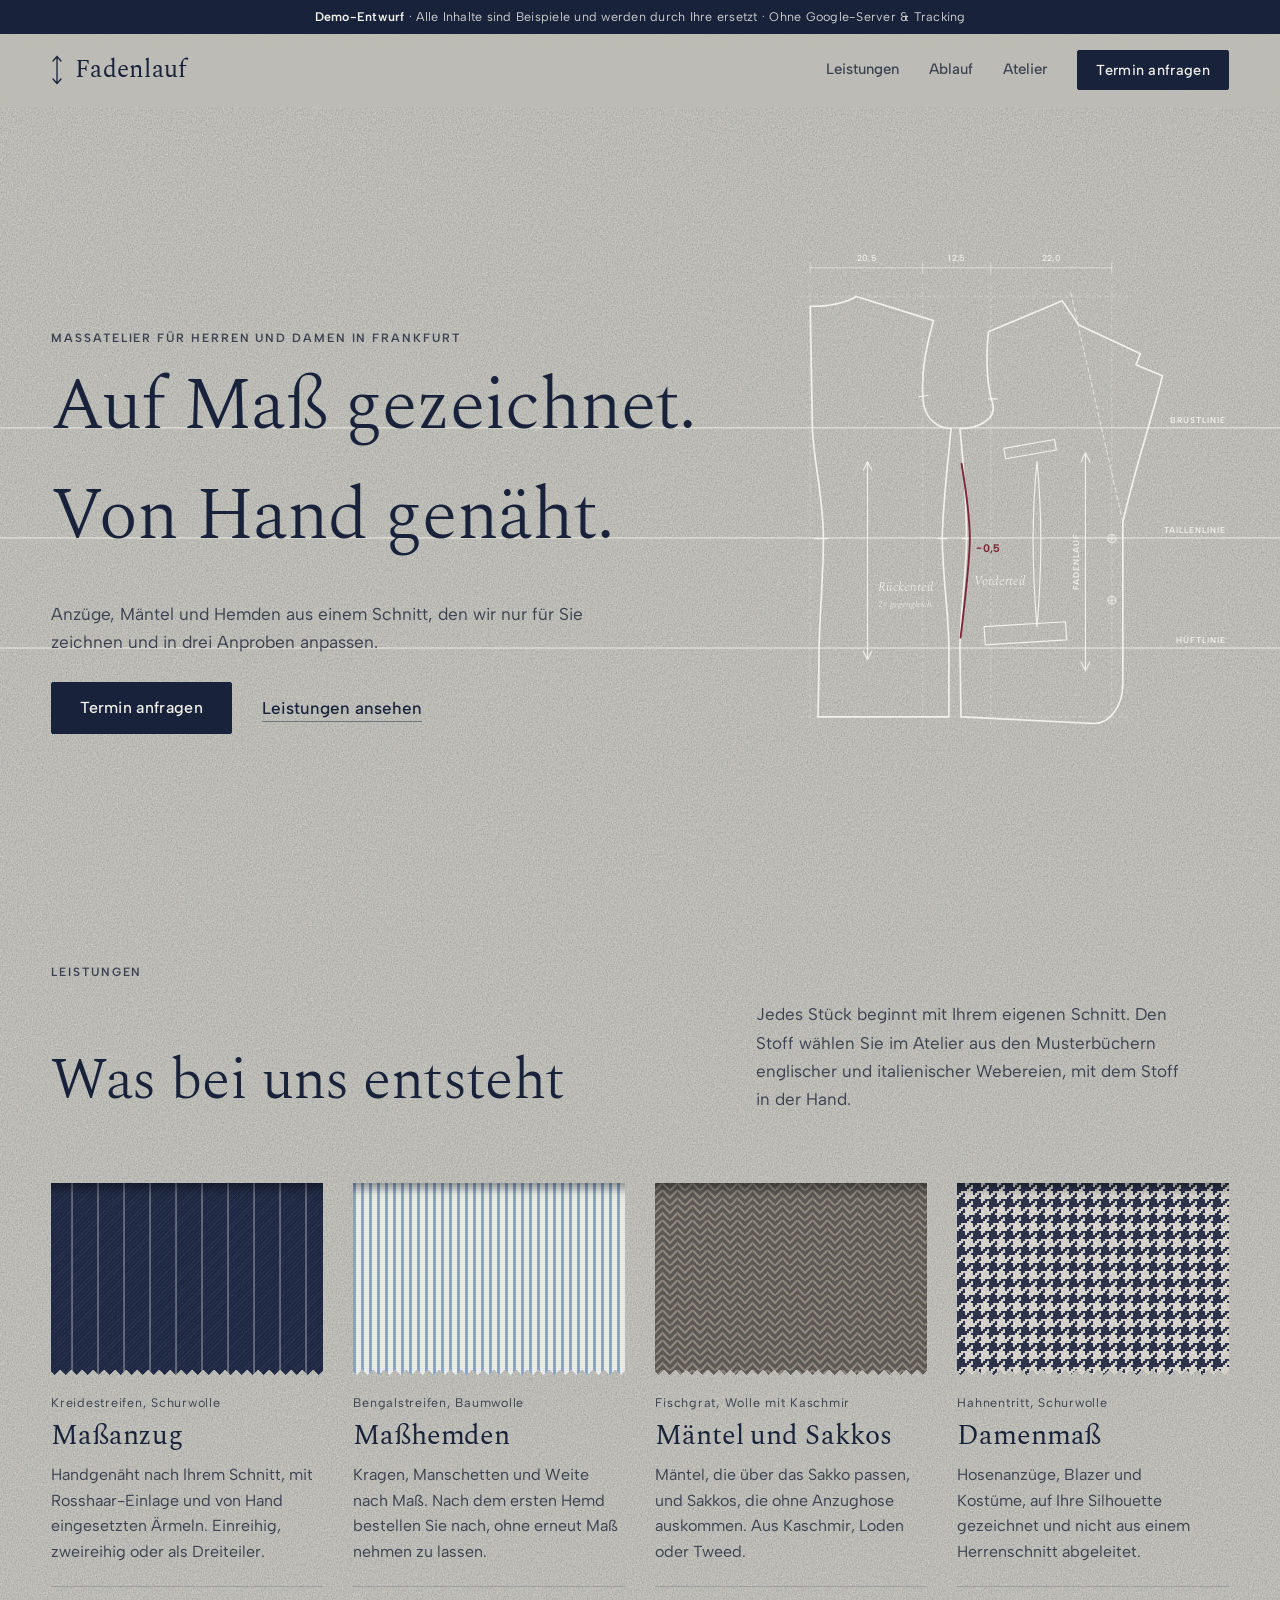
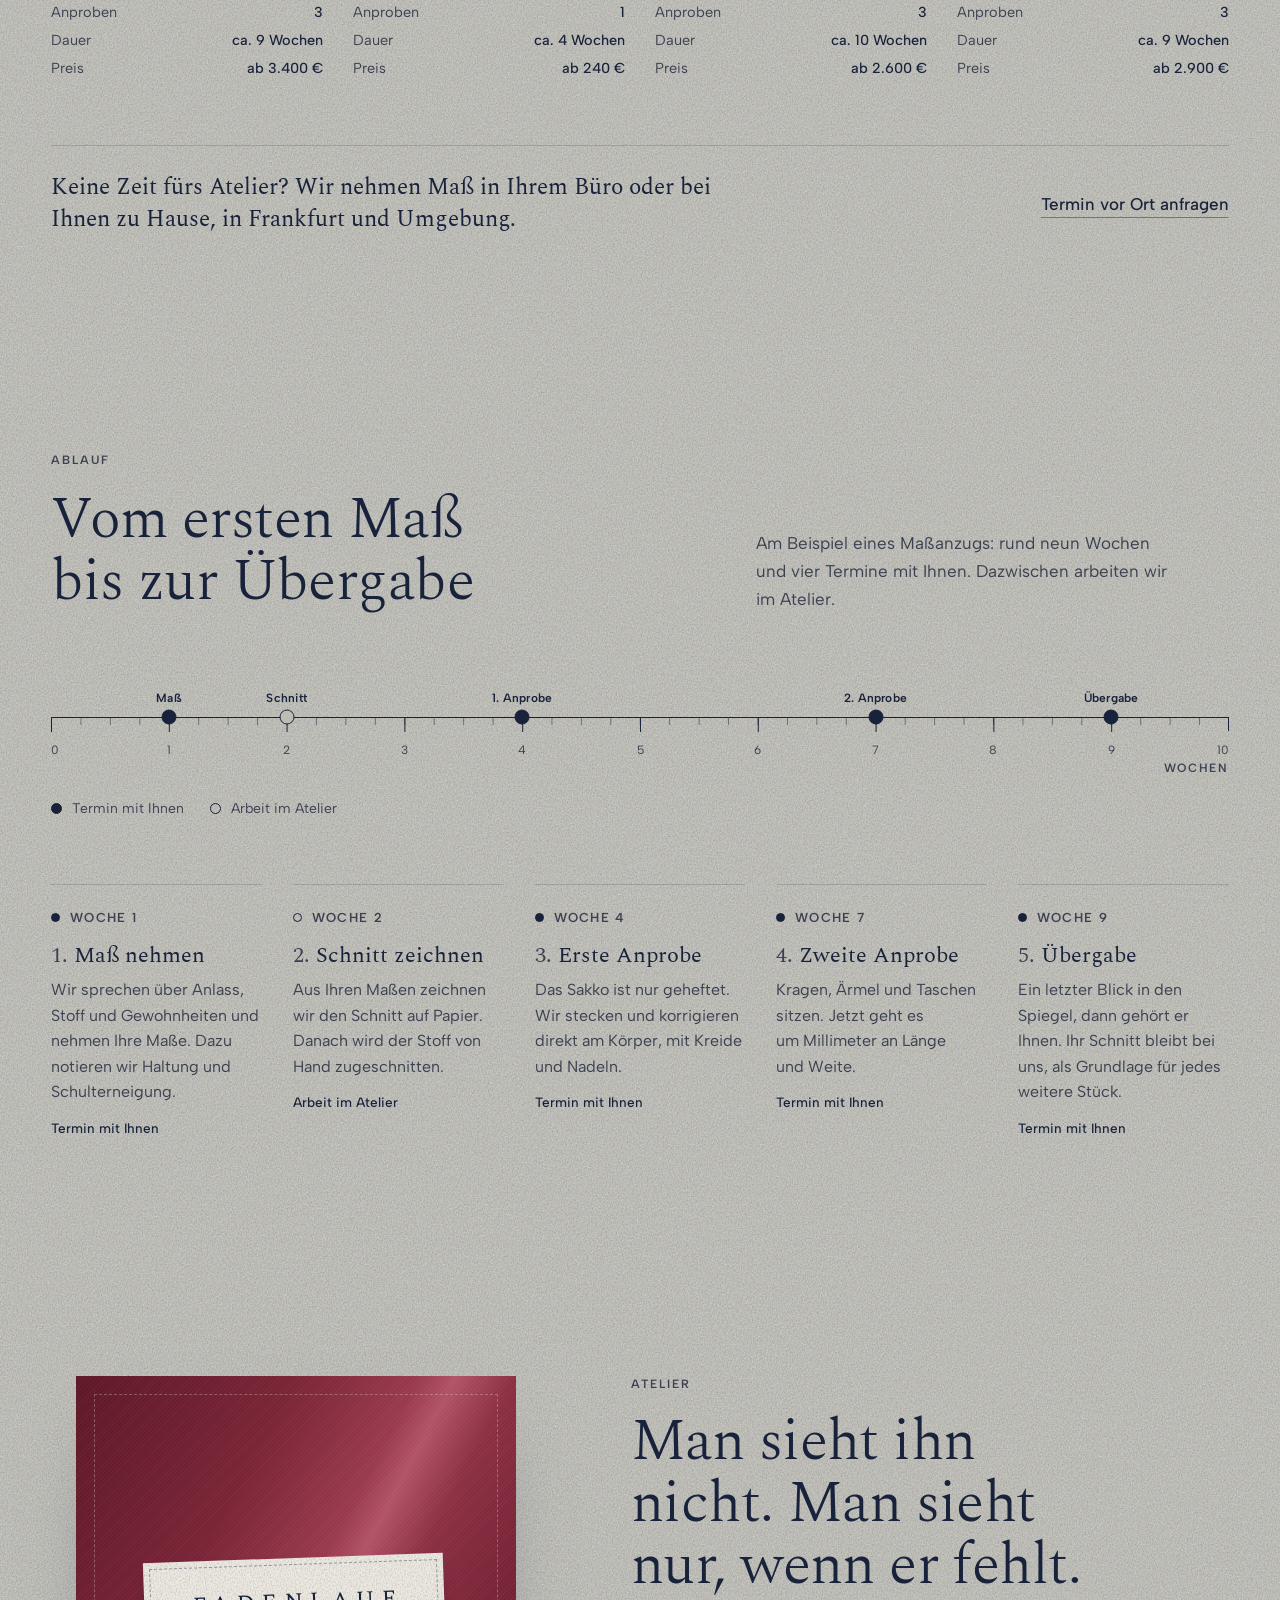
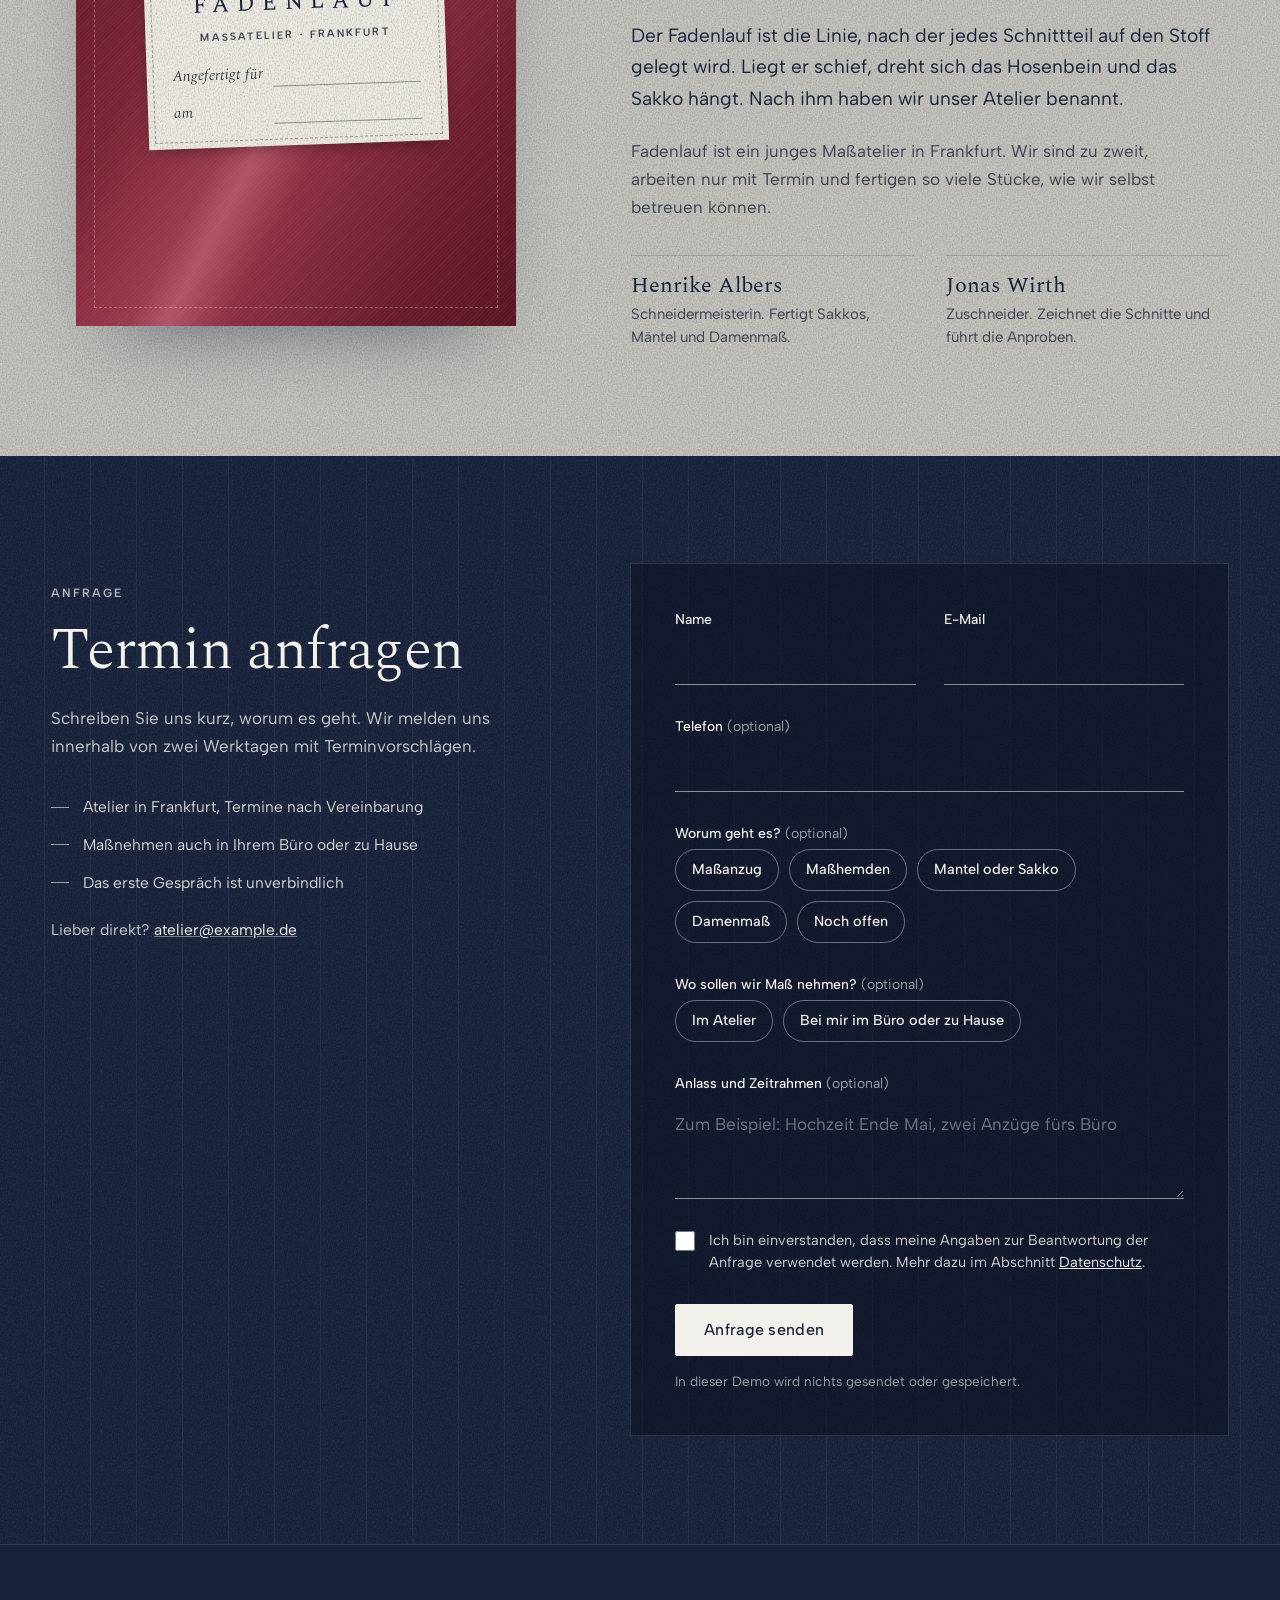
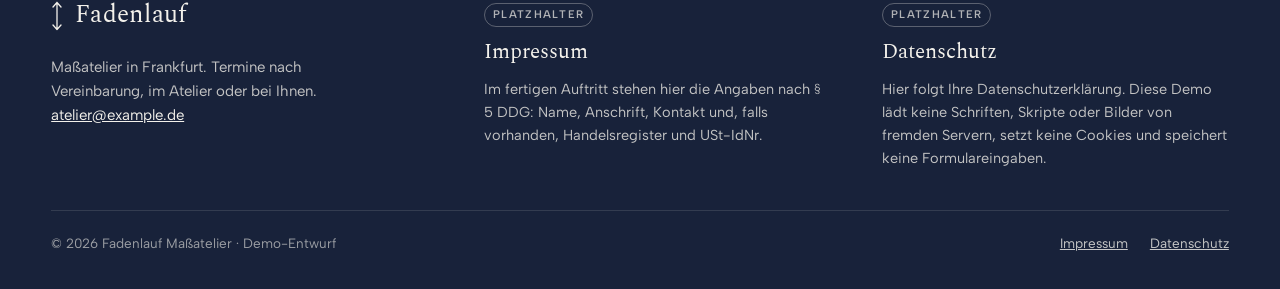
==== commit 07fdfdf8: "Luxus-Demo: Kreidezeichnung ohne Punkt-Artefakt vor dem Einzeichnen Co-Authored-By: Claude Opus 5.5 " ====
--- a/luxus/index.html
+++ b/luxus/index.html
@@ -235,11 +235,12 @@
   .draft .d-dot { fill: var(--chalk); stroke: none; }
 
   /* Einstieg: Kreide zeichnet den Schnitt (≤ 2,2 s) */
-  @keyframes draw { from { stroke-dashoffset: 1; } to { stroke-dashoffset: 0; } }
+  /* Strich 1.001 + Lücke 2: vor dem Zeichnen bleibt kein runder Linienkopf als Punkt stehen */
+  @keyframes draw { from { stroke-dashoffset: 1.01; } to { stroke-dashoffset: 0; } }
   @keyframes fade { from { opacity: 0; } }
   @keyframes ink { from { color: transparent; } }
   @keyframes rise { from { opacity: 0; translate: 0 10px; } }
-  .draft .d-out, .draft .d-det, .draft .d-fix { stroke-dasharray: 1 1; stroke-dashoffset: 0; animation: draw 1s var(--ease) both; }
+  .draft .d-out, .draft .d-det, .draft .d-fix { stroke-dasharray: 1.001 2; stroke-dashoffset: 0; animation: draw 1s var(--ease) both; }
   .draft .d-out.back { animation-duration: 1.05s; animation-delay: .15s; }
   .draft .d-out.front { animation-duration: 1.1s; animation-delay: .4s; }
   .draft .d-det { animation-duration: .5s; animation-delay: 1.15s; }
